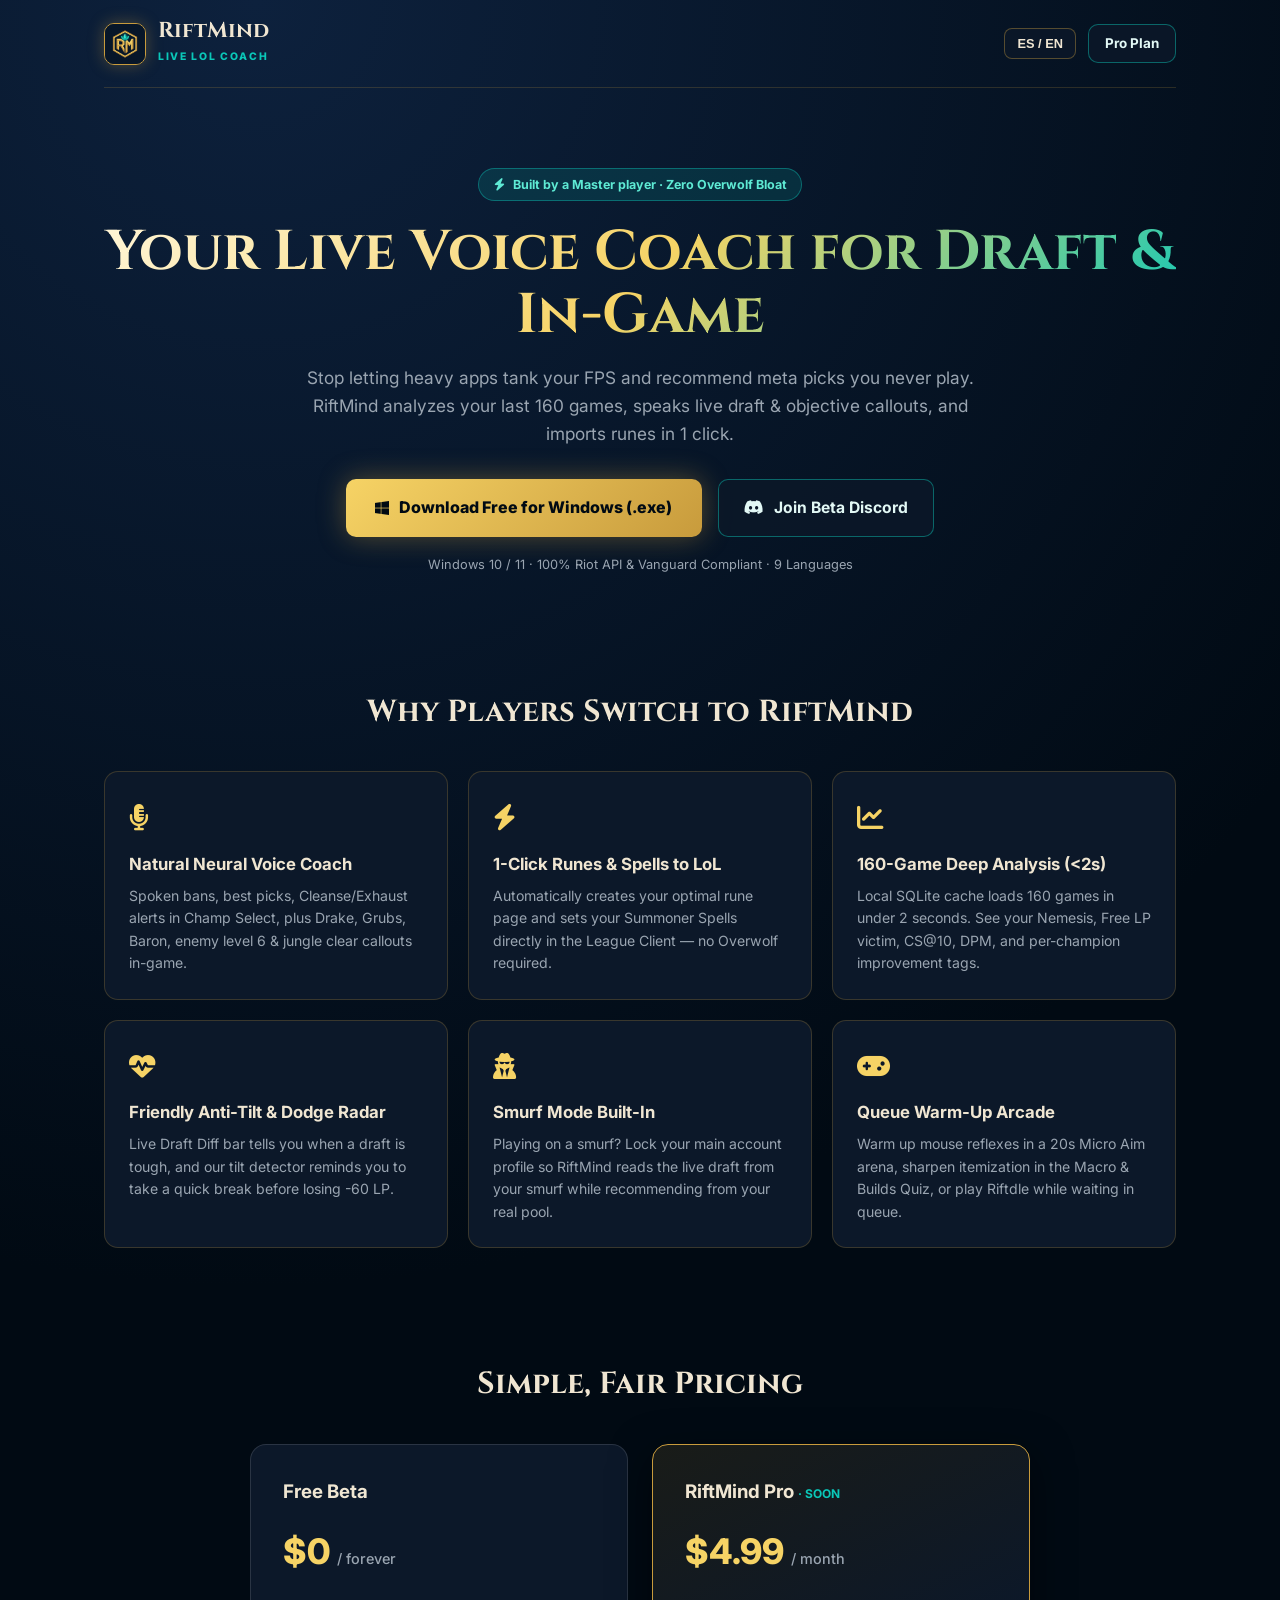
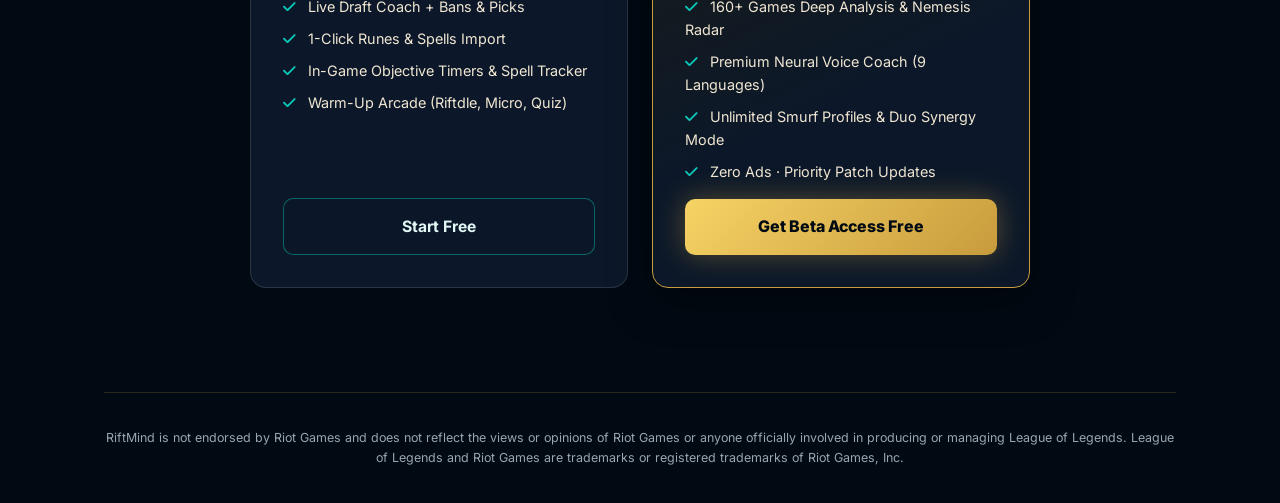
==== landing/index.html @ 81a4a37f "release: add cloud deploy config, Hextech landing page, and PyInstaller exe builder" ====
<!DOCTYPE html>
<html lang="en">
<head>
  <meta charset="UTF-8">
  <meta name="viewport" content="width=device-width, initial-scale=1.0">
  <title>RiftMind — Live Voice LoL Coach | Zero Overwolf Bloat</title>
  <link rel="icon" type="image/jpeg" href="logo.jpg">
  <link rel="preconnect" href="https://fonts.googleapis.com">
  <link rel="preconnect" href="https://fonts.gstatic.com" crossorigin>
  <link href="https://fonts.googleapis.com/css2?family=Cinzel:wght@600;700;800&family=Inter:wght@400;500;600;700;800&display=swap" rel="stylesheet">
  <link rel="stylesheet" href="https://cdnjs.cloudflare.com/ajax/libs/font-awesome/6.5.1/css/all.min.css">
  <style>
    :root {
      --bg: #010a13;
      --bg2: #091428;
      --card: #0c1829;
      --gold: #c89b3c;
      --gold-l: #f6d365;
      --cyan: #0ac8b9;
      --text: #f0e6d2;
      --muted: #9aa5b1;
    }
    * { box-sizing: border-box; margin: 0; padding: 0; }
    body {
      font-family: 'Inter', sans-serif;
      background: radial-gradient(circle at 20% 0%, #0d213d 0%, var(--bg) 55%);
      color: var(--text);
      line-height: 1.6;
      min-height: 100vh;
    }
    a { text-decoration: none; color: inherit; }
    .container { max-width: 1120px; margin: 0 auto; padding: 0 1.5rem; }

    /* Nav */
    nav {
      display: flex; align-items: center; justify-content: space-between;
      padding: 1.25rem 0; border-bottom: 1px solid rgba(200,155,60,0.2);
    }
    .brand { display: flex; align-items: center; gap: 0.75rem; }
    .brand img {
      width: 42px; height: 42px; border-radius: 10px;
      border: 1.5px solid var(--gold); box-shadow: 0 0 16px rgba(200,155,60,0.35);
    }
    .brand h1 { font-family: 'Cinzel', serif; font-size: 1.35rem; color: var(--text); line-height: 1; }
    .brand span { font-size: 0.65rem; font-weight: 800; letter-spacing: 0.16em; color: var(--cyan); }
    .nav-actions { display: flex; align-items: center; gap: 0.75rem; }
    .lang-btn {
      background: rgba(12,24,41,0.9); border: 1px solid rgba(200,155,60,0.4);
      color: var(--text); padding: 0.45rem 0.75rem; border-radius: 8px;
      font-size: 0.8rem; font-weight: 700; cursor: pointer;
    }

    /* Hero */
    .hero { text-align: center; padding: 5rem 0 3.5rem; }
    .hero-pill {
      display: inline-flex; align-items: center; gap: 0.5rem;
      padding: 0.35rem 0.9rem; border-radius: 999px;
      background: rgba(10,200,185,0.14); border: 1px solid rgba(10,200,185,0.4);
      color: #5eead4; font-size: 0.78rem; font-weight: 700; margin-bottom: 1.25rem;
    }
    .hero h2 {
      font-family: 'Cinzel', serif; font-size: clamp(2.1rem, 5vw, 3.5rem);
      line-height: 1.12; margin-bottom: 1.1rem;
      background: linear-gradient(135deg, #fff5d6, var(--gold-l), var(--cyan));
      -webkit-background-clip: text; -webkit-text-fill-color: transparent;
    }
    .hero p {
      max-width: 680px; margin: 0 auto 2rem; font-size: 1.08rem; color: var(--muted);
    }
    .cta-row { display: flex; justify-content: center; gap: 1rem; flex-wrap: wrap; }
    .btn-primary {
      display: inline-flex; align-items: center; gap: 0.6rem;
      padding: 0.95rem 1.85rem; border-radius: 10px; font-weight: 800; font-size: 1rem;
      background: linear-gradient(135deg, var(--gold-l), var(--gold)); color: #010a13;
      box-shadow: 0 0 28px rgba(200,155,60,0.4); transition: transform 0.2s ease;
    }
    .btn-primary:hover { transform: translateY(-2px); }
    .btn-secondary {
      display: inline-flex; align-items: center; gap: 0.6rem;
      padding: 0.95rem 1.6rem; border-radius: 10px; font-weight: 700; font-size: 0.98rem;
      background: rgba(12,24,41,0.9); border: 1px solid rgba(10,200,185,0.45); color: #e2f8f5;
      transition: all 0.2s ease;
    }
    .btn-secondary:hover { border-color: var(--gold-l); color: #fff; }
    .hero-meta { margin-top: 1.15rem; font-size: 0.8rem; color: var(--muted); }

    /* Features */
    .section { padding: 3.5rem 0; }
    .section-title {
      font-family: 'Cinzel', serif; font-size: 1.9rem; text-align: center;
      margin-bottom: 2.2rem; color: var(--text);
    }
    .feat-grid { display: grid; grid-template-columns: repeat(auto-fit, minmax(300px, 1fr)); gap: 1.25rem; }
    .feat-card {
      background: var(--card); border: 1px solid rgba(200,155,60,0.24);
      border-radius: 14px; padding: 1.5rem;
    }
    .feat-icon { font-size: 1.65rem; color: var(--gold-l); margin-bottom: 0.75rem; }
    .feat-card h3 { font-size: 1.05rem; margin-bottom: 0.45rem; color: var(--text); }
    .feat-card p { font-size: 0.88rem; color: var(--muted); }

    /* Pricing */
    .pricing-grid {
      display: grid; grid-template-columns: repeat(auto-fit, minmax(300px, 1fr));
      gap: 1.5rem; max-width: 780px; margin: 0 auto;
    }
    .price-card {
      background: var(--card); border: 1px solid rgba(255,255,255,0.12);
      border-radius: 16px; padding: 2rem; display: flex; flex-direction: column; gap: 1rem;
    }
    .price-card.pro {
      border: 1.5px solid var(--gold);
      background: linear-gradient(155deg, rgba(200,155,60,0.12), var(--card) 55%);
      box-shadow: 0 12px 40px rgba(0,0,0,0.5);
    }
    .price-tag { font-size: 2.2rem; font-weight: 800; color: var(--gold-l); }
    .price-tag span { font-size: 0.9rem; font-weight: 500; color: var(--muted); }
    .price-list { list-style: none; display: flex; flex-direction: column; gap: 0.55rem; font-size: 0.9rem; }
    .price-list li i { color: var(--cyan); margin-right: 0.5rem; }

    footer {
      border-top: 1px solid rgba(200,155,60,0.2); padding: 2.2rem 0;
      text-align: center; font-size: 0.78rem; color: var(--muted); margin-top: 3rem;
    }
  </style>
</head>
<body>
  <div class="container">
    <nav>
      <div class="brand">
        <img src="logo.jpg" alt="RiftMind">
        <div>
          <h1>RiftMind</h1>
          <span>LIVE LOL COACH</span>
        </div>
      </div>
      <div class="nav-actions">
        <button class="lang-btn" id="btn-lang">ES / EN</button>
        <a href="#pricing" class="btn-secondary" style="padding:0.5rem 1rem;font-size:0.84rem;" data-k="nav_pro">Pro Plan</a>
      </div>
    </nav>

    <section class="hero">
      <div class="hero-pill"><i class="fa-solid fa-bolt"></i> <span data-k="pill">Built by a Master player · Zero Overwolf Bloat</span></div>
      <h2 data-k="h1">Your Live Voice Coach for Draft &amp; In-Game</h2>
      <p data-k="sub">Stop letting heavy apps tank your FPS and recommend meta picks you never play. RiftMind analyzes your last 160 games, speaks live draft &amp; objective callouts, and imports runes in 1 click.</p>
      <div class="cta-row">
        <a href="#download" class="btn-primary" id="download"><i class="fa-brands fa-windows"></i> <span data-k="cta_dl">Download Free for Windows (.exe)</span></a>
        <a href="https://discord.gg/" target="_blank" class="btn-secondary"><i class="fa-brands fa-discord"></i> <span data-k="cta_dc">Join Beta Discord</span></a>
      </div>
      <div class="hero-meta" data-k="meta">Windows 10 / 11 · 100% Riot API &amp; Vanguard Compliant · 9 Languages</div>
    </section>

    <section class="section">
      <h2 class="section-title" data-k="feat_title">Why Players Switch to RiftMind</h2>
      <div class="feat-grid">
        <div class="feat-card">
          <div class="feat-icon"><i class="fa-solid fa-microphone-lines"></i></div>
          <h3 data-k="f1_t">Natural Neural Voice Coach</h3>
          <p data-k="f1_p">Spoken bans, best picks, Cleanse/Exhaust alerts in Champ Select, plus Drake, Grubs, Baron, enemy level 6 &amp; jungle clear callouts in-game.</p>
        </div>
        <div class="feat-card">
          <div class="feat-icon"><i class="fa-solid fa-bolt"></i></div>
          <h3 data-k="f2_t">1-Click Runes &amp; Spells to LoL</h3>
          <p data-k="f2_p">Automatically creates your optimal rune page and sets your Summoner Spells directly in the League Client — no Overwolf required.</p>
        </div>
        <div class="feat-card">
          <div class="feat-icon"><i class="fa-solid fa-chart-line"></i></div>
          <h3 data-k="f3_t">160-Game Deep Analysis (&lt;2s)</h3>
          <p data-k="f3_p">Local SQLite cache loads 160 games in under 2 seconds. See your Nemesis, Free LP victim, CS@10, DPM, and per-champion improvement tags.</p>
        </div>
        <div class="feat-card">
          <div class="feat-icon"><i class="fa-solid fa-heart-pulse"></i></div>
          <h3 data-k="f4_t">Friendly Anti-Tilt &amp; Dodge Radar</h3>
          <p data-k="f4_p">Live Draft Diff bar tells you when a draft is tough, and our tilt detector reminds you to take a quick break before losing -60 LP.</p>
        </div>
        <div class="feat-card">
          <div class="feat-icon"><i class="fa-solid fa-user-secret"></i></div>
          <h3 data-k="f5_t">Smurf Mode Built-In</h3>
          <p data-k="f5_p">Playing on a smurf? Lock your main account profile so RiftMind reads the live draft from your smurf while recommending from your real pool.</p>
        </div>
        <div class="feat-card">
          <div class="feat-icon"><i class="fa-solid fa-gamepad"></i></div>
          <h3 data-k="f6_t">Queue Warm-Up Arcade</h3>
          <p data-k="f6_p">Warm up mouse reflexes in a 20s Micro Aim arena, sharpen itemization in the Macro &amp; Builds Quiz, or play Riftdle while waiting in queue.</p>
        </div>
      </div>
    </section>

    <section class="section" id="pricing">
      <h2 class="section-title" data-k="price_title">Simple, Fair Pricing</h2>
      <div class="pricing-grid">
        <div class="price-card">
          <h3 data-k="free_t">Free Beta</h3>
          <div class="price-tag">$0 <span data-k="forever">/ forever</span></div>
          <ul class="price-list">
            <li><i class="fa-solid fa-check"></i> <span data-k="fr1">Live Draft Coach + Bans &amp; Picks</span></li>
            <li><i class="fa-solid fa-check"></i> <span data-k="fr2">1-Click Runes &amp; Spells Import</span></li>
            <li><i class="fa-solid fa-check"></i> <span data-k="fr3">In-Game Objective Timers &amp; Spell Tracker</span></li>
            <li><i class="fa-solid fa-check"></i> <span data-k="fr4">Warm-Up Arcade (Riftdle, Micro, Quiz)</span></li>
          </ul>
          <a href="#download" class="btn-secondary" style="justify-content:center;margin-top:auto;" data-k="cta_free">Start Free</a>
        </div>
        <div class="price-card pro">
          <h3>RiftMind Pro <span style="font-size:0.75rem;color:#0ac8b9;">· SOON</span></h3>
          <div class="price-tag">$4.99 <span data-k="per_mo">/ month</span></div>
          <ul class="price-list">
            <li><i class="fa-solid fa-check"></i> <span data-k="pr1">160+ Games Deep Analysis &amp; Nemesis Radar</span></li>
            <li><i class="fa-solid fa-check"></i> <span data-k="pr2">Premium Neural Voice Coach (9 Languages)</span></li>
            <li><i class="fa-solid fa-check"></i> <span data-k="pr3">Unlimited Smurf Profiles &amp; Duo Synergy Mode</span></li>
            <li><i class="fa-solid fa-check"></i> <span data-k="pr4">Zero Ads · Priority Patch Updates</span></li>
          </ul>
          <a href="#download" class="btn-primary" style="justify-content:center;margin-top:auto;" data-k="cta_pro">Get Beta Access Free</a>
        </div>
      </div>
    </section>

    <footer>
      <p>RiftMind is not endorsed by Riot Games and does not reflect the views or opinions of Riot Games or anyone officially involved in producing or managing League of Legends. League of Legends and Riot Games are trademarks or registered trademarks of Riot Games, Inc.</p>
    </footer>
  </div>

  <script>
    const ES = {
      nav_pro: 'Plan Pro',
      pill: 'Creado por un jugador Master · Cero Overwolf',
      h1: 'Tu Coach por Voz en Vivo para Draft y Partida',
      sub: 'Dejá de usar apps pesadas que te bajan FPS y te recomiendan picks que nunca jugás. RiftMind analiza tus últimas 160 partidas, te habla por voz en draft e in-game e importa runas en 1 click.',
      cta_dl: 'Descargar Gratis para Windows (.exe)',
      cta_dc: 'Unirme al Discord Beta',
      meta: 'Windows 10 / 11 · 100% Legal ante Riot y Vanguard · 9 Idiomas',
      feat_title: 'Por qué los jugadores eligen RiftMind',
      f1_t: 'Coach por Voz Neuronal',
      f1_p: 'Te habla los bans, mejores picks y si conviene Limpiar/Extenuar en Draft, más avisos de Dragón, Grubs, Barón, nivel 6 enemigo y ventanas de gank.',
      f2_t: 'Importar Runas y Hechizos al LoL',
      f2_p: 'Crea automáticamente tu página de runas óptima y carga los 2 Hechizos de Invocador directo en tu cliente de LoL sin Overwolf.',
      f3_t: 'Análisis de 160 Partidas (<2s)',
      f3_p: 'Caché local SQLite: carga 160 partidas en menos de 2 segundos. Descubrí tu Némesis, tu Víctima Favorita, CS@10, DPM y áreas de mejora.',
      f4_t: 'Anti-Tilt Amigable y Semáforo de Dodge',
      f4_p: 'Medidor de Draft Diff en vivo y detector de racha negativa que te avisa cuándo hacer un break de 15 min antes de regalar -60 LP.',
      f5_t: 'Modo Smurf Integrado',
      f5_p: '¿Jugando en smurf? Bloqueá tu cuenta principal para que RiftMind lea el draft desde la smurf pero recomiende con tu pool real.',
      f6_t: 'Zona Warm-Up para la Cola',
      f6_p: 'Calentá reflejos en una arena de Micro (20s), practicá builds en el Quiz de Macro o jugá Riftdle mientras esperás cola.',
      price_title: 'Precios Simples y Justos',
      free_t: 'Beta Gratis', forever: '/ para siempre', per_mo: '/ mes',
      fr1: 'Coach de Draft en Vivo + Bans y Picks', fr2: 'Importar Runas y Hechizos al LoL',
      fr3: 'Timers de Objetivos y Hechizos Enemigos', fr4: 'Zona Warm-Up (Riftdle, Micro, Quiz)',
      pr1: 'Análisis Profundo (160+ partidas) y Némesis', pr2: 'Coach por Voz Neuronal Premium (9 idiomas)',
      pr3: 'Cuentas Smurf ilimitadas y Modo Duo', pr4: 'Cero anuncios · Updates prioritarios',
      cta_free: 'Empezar Gratis', cta_pro: 'Probar Beta Gratis',
    };
    const EN = {};
    document.querySelectorAll('[data-k]').forEach(el => { EN[el.dataset.k] = el.textContent; });
    let cur = 'en';
    document.getElementById('btn-lang').addEventListener('click', () => {
      cur = cur === 'en' ? 'es' : 'en';
      const dict = cur === 'es' ? ES : EN;
      document.querySelectorAll('[data-k]').forEach(el => {
        if (dict[el.dataset.k]) el.textContent = dict[el.dataset.k];
      });
    });
  </script>
</body>
</html>
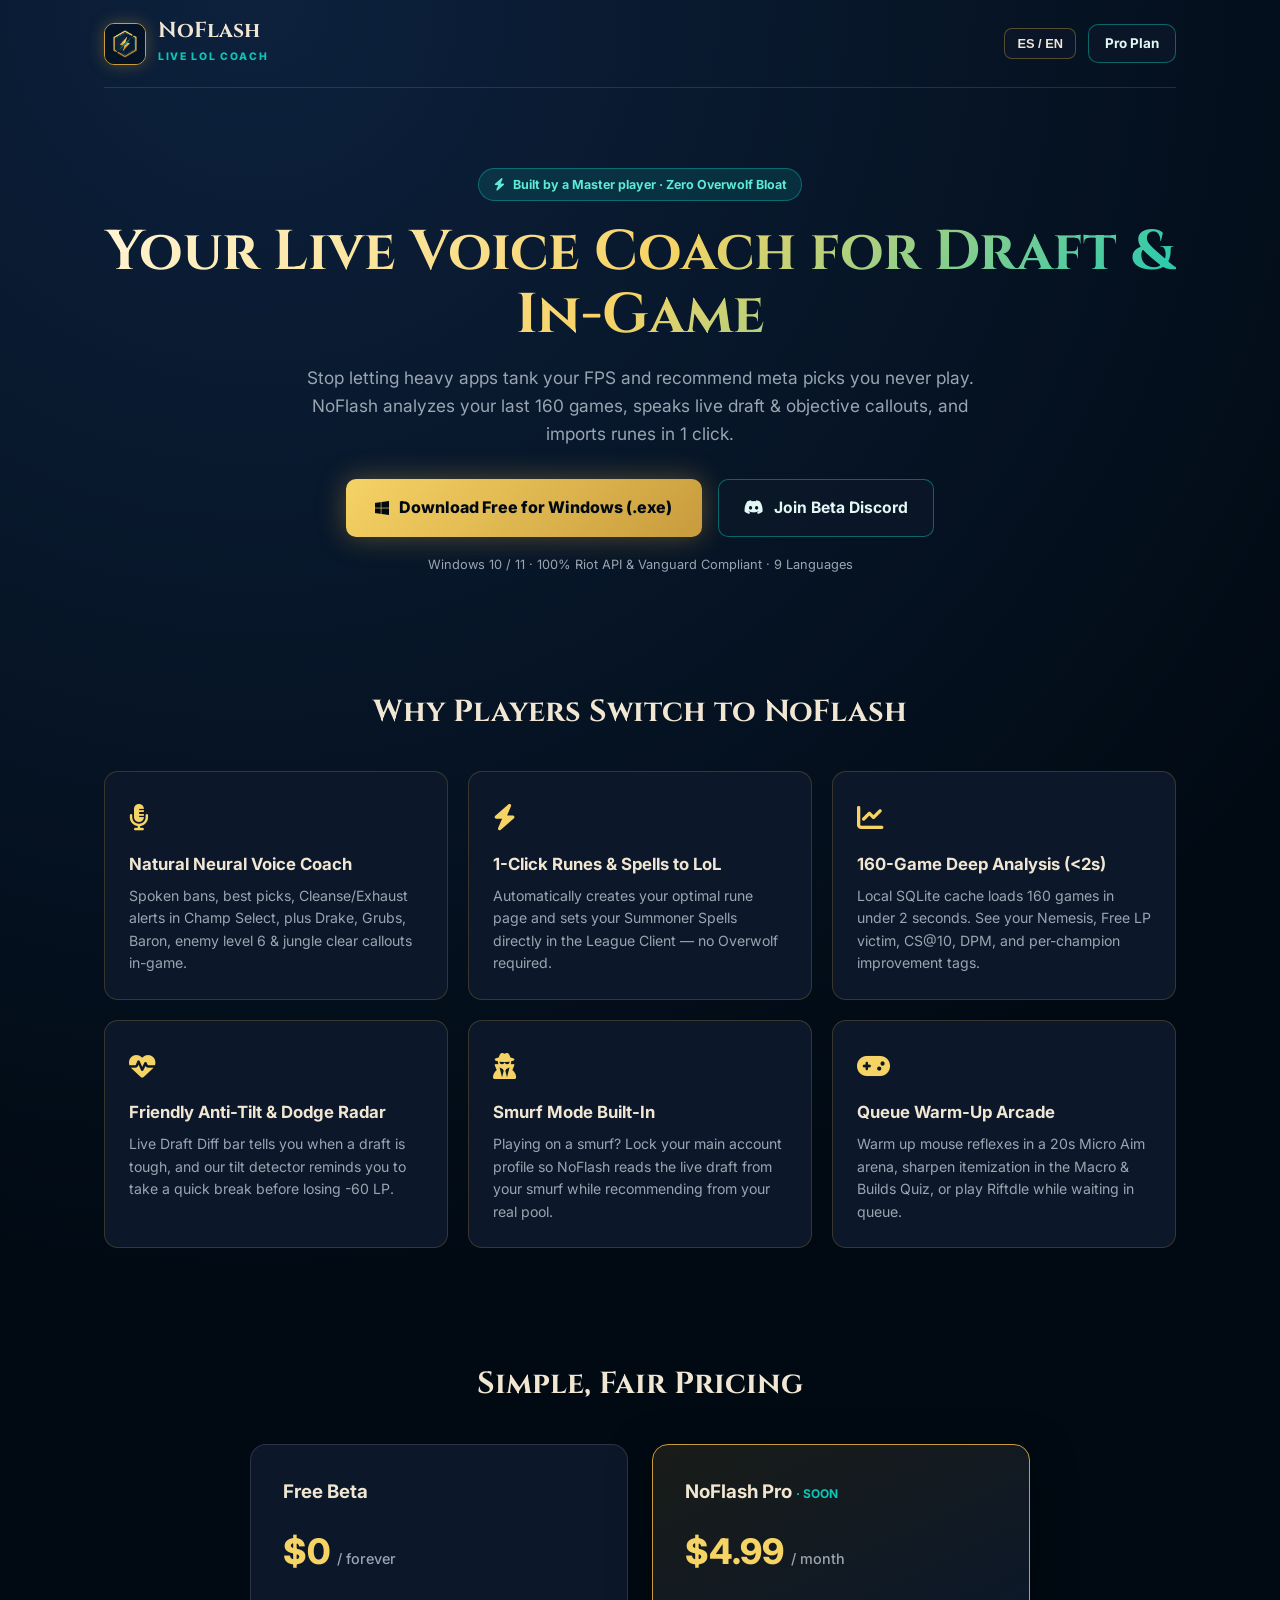
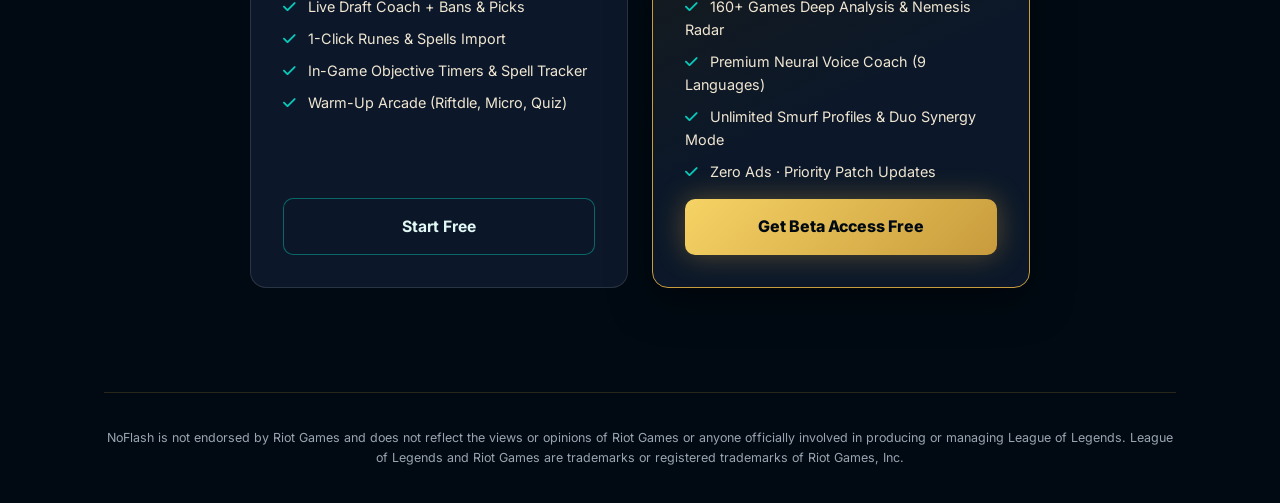
==== commit 7ebe2441: "rebrand: rename project to NoFlash (noflash.gg) with new Hextech bolt logo" ====
--- a/landing/index.html
+++ b/landing/index.html
@@ -3,7 +3,7 @@
 <head>
   <meta charset="UTF-8">
   <meta name="viewport" content="width=device-width, initial-scale=1.0">
-  <title>RiftMind — Live Voice LoL Coach | Zero Overwolf Bloat</title>
+  <title>NoFlash — Live Voice LoL Coach | Zero Overwolf Bloat</title>
   <link rel="icon" type="image/jpeg" href="logo.jpg">
   <link rel="preconnect" href="https://fonts.googleapis.com">
   <link rel="preconnect" href="https://fonts.gstatic.com" crossorigin>
@@ -128,9 +128,9 @@
   <div class="container">
     <nav>
       <div class="brand">
-        <img src="logo.jpg" alt="RiftMind">
+        <img src="logo.jpg" alt="NoFlash">
         <div>
-          <h1>RiftMind</h1>
+          <h1>NoFlash</h1>
           <span>LIVE LOL COACH</span>
         </div>
       </div>
@@ -143,7 +143,7 @@
     <section class="hero">
       <div class="hero-pill"><i class="fa-solid fa-bolt"></i> <span data-k="pill">Built by a Master player · Zero Overwolf Bloat</span></div>
       <h2 data-k="h1">Your Live Voice Coach for Draft &amp; In-Game</h2>
-      <p data-k="sub">Stop letting heavy apps tank your FPS and recommend meta picks you never play. RiftMind analyzes your last 160 games, speaks live draft &amp; objective callouts, and imports runes in 1 click.</p>
+      <p data-k="sub">Stop letting heavy apps tank your FPS and recommend meta picks you never play. NoFlash analyzes your last 160 games, speaks live draft &amp; objective callouts, and imports runes in 1 click.</p>
       <div class="cta-row">
         <a href="#download" class="btn-primary" id="download"><i class="fa-brands fa-windows"></i> <span data-k="cta_dl">Download Free for Windows (.exe)</span></a>
         <a href="https://discord.gg/" target="_blank" class="btn-secondary"><i class="fa-brands fa-discord"></i> <span data-k="cta_dc">Join Beta Discord</span></a>
@@ -152,7 +152,7 @@
     </section>
 
     <section class="section">
-      <h2 class="section-title" data-k="feat_title">Why Players Switch to RiftMind</h2>
+      <h2 class="section-title" data-k="feat_title">Why Players Switch to NoFlash</h2>
       <div class="feat-grid">
         <div class="feat-card">
           <div class="feat-icon"><i class="fa-solid fa-microphone-lines"></i></div>
@@ -177,7 +177,7 @@
         <div class="feat-card">
           <div class="feat-icon"><i class="fa-solid fa-user-secret"></i></div>
           <h3 data-k="f5_t">Smurf Mode Built-In</h3>
-          <p data-k="f5_p">Playing on a smurf? Lock your main account profile so RiftMind reads the live draft from your smurf while recommending from your real pool.</p>
+          <p data-k="f5_p">Playing on a smurf? Lock your main account profile so NoFlash reads the live draft from your smurf while recommending from your real pool.</p>
         </div>
         <div class="feat-card">
           <div class="feat-icon"><i class="fa-solid fa-gamepad"></i></div>
@@ -202,7 +202,7 @@
           <a href="#download" class="btn-secondary" style="justify-content:center;margin-top:auto;" data-k="cta_free">Start Free</a>
         </div>
         <div class="price-card pro">
-          <h3>RiftMind Pro <span style="font-size:0.75rem;color:#0ac8b9;">· SOON</span></h3>
+          <h3>NoFlash Pro <span style="font-size:0.75rem;color:#0ac8b9;">· SOON</span></h3>
           <div class="price-tag">$4.99 <span data-k="per_mo">/ month</span></div>
           <ul class="price-list">
             <li><i class="fa-solid fa-check"></i> <span data-k="pr1">160+ Games Deep Analysis &amp; Nemesis Radar</span></li>
@@ -216,7 +216,7 @@
     </section>
 
     <footer>
-      <p>RiftMind is not endorsed by Riot Games and does not reflect the views or opinions of Riot Games or anyone officially involved in producing or managing League of Legends. League of Legends and Riot Games are trademarks or registered trademarks of Riot Games, Inc.</p>
+      <p>NoFlash is not endorsed by Riot Games and does not reflect the views or opinions of Riot Games or anyone officially involved in producing or managing League of Legends. League of Legends and Riot Games are trademarks or registered trademarks of Riot Games, Inc.</p>
     </footer>
   </div>
 
@@ -225,11 +225,11 @@
       nav_pro: 'Plan Pro',
       pill: 'Creado por un jugador Master · Cero Overwolf',
       h1: 'Tu Coach por Voz en Vivo para Draft y Partida',
-      sub: 'Dejá de usar apps pesadas que te bajan FPS y te recomiendan picks que nunca jugás. RiftMind analiza tus últimas 160 partidas, te habla por voz en draft e in-game e importa runas en 1 click.',
+      sub: 'Dejá de usar apps pesadas que te bajan FPS y te recomiendan picks que nunca jugás. NoFlash analiza tus últimas 160 partidas, te habla por voz en draft e in-game e importa runas en 1 click.',
       cta_dl: 'Descargar Gratis para Windows (.exe)',
       cta_dc: 'Unirme al Discord Beta',
       meta: 'Windows 10 / 11 · 100% Legal ante Riot y Vanguard · 9 Idiomas',
-      feat_title: 'Por qué los jugadores eligen RiftMind',
+      feat_title: 'Por qué los jugadores eligen NoFlash',
       f1_t: 'Coach por Voz Neuronal',
       f1_p: 'Te habla los bans, mejores picks y si conviene Limpiar/Extenuar en Draft, más avisos de Dragón, Grubs, Barón, nivel 6 enemigo y ventanas de gank.',
       f2_t: 'Importar Runas y Hechizos al LoL',
@@ -239,7 +239,7 @@
       f4_t: 'Anti-Tilt Amigable y Semáforo de Dodge',
       f4_p: 'Medidor de Draft Diff en vivo y detector de racha negativa que te avisa cuándo hacer un break de 15 min antes de regalar -60 LP.',
       f5_t: 'Modo Smurf Integrado',
-      f5_p: '¿Jugando en smurf? Bloqueá tu cuenta principal para que RiftMind lea el draft desde la smurf pero recomiende con tu pool real.',
+      f5_p: '¿Jugando en smurf? Bloqueá tu cuenta principal para que NoFlash lea el draft desde la smurf pero recomiende con tu pool real.',
       f6_t: 'Zona Warm-Up para la Cola',
       f6_p: 'Calentá reflejos en una arena de Micro (20s), practicá builds en el Quiz de Macro o jugá Riftdle mientras esperás cola.',
       price_title: 'Precios Simples y Justos',
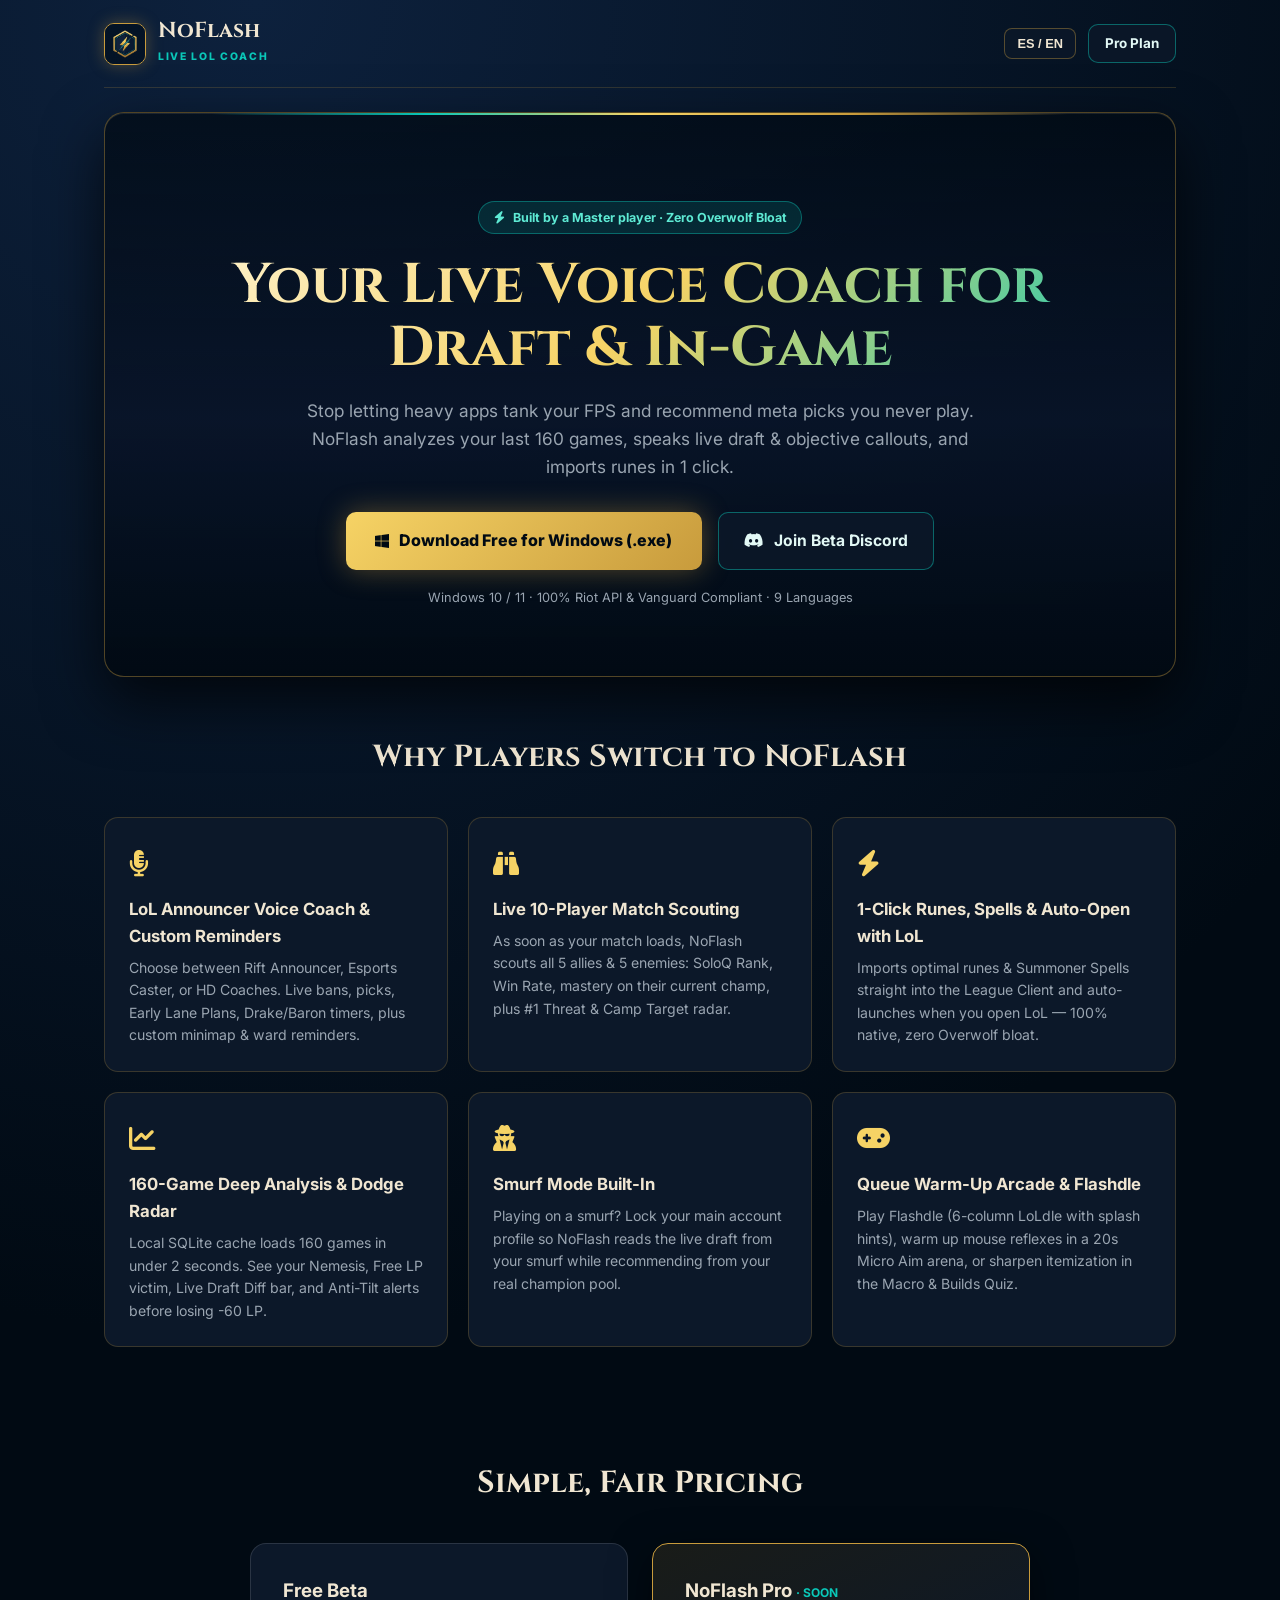
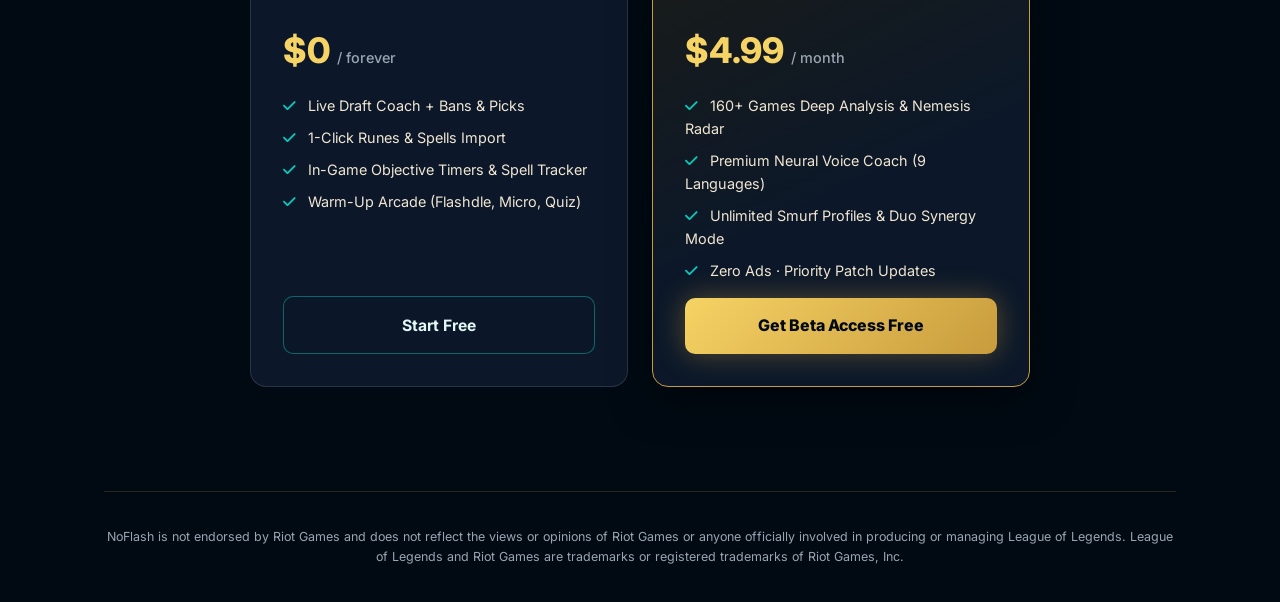
==== commit 874a83c0: "web: upgrade NoFlash landing page with Hextech splash hero, Flashdle, 5v5 Scouting & Announcer Voice" ====
--- a/landing/index.html
+++ b/landing/index.html
@@ -51,7 +51,24 @@
     }
 
     /* Hero */
-    .hero { text-align: center; padding: 5rem 0 3.5rem; }
+    .hero {
+      position: relative;
+      text-align: center;
+      padding: 5.5rem 2rem 4.2rem;
+      margin-top: 1.5rem;
+      border-radius: 20px;
+      overflow: hidden;
+      border: 1px solid rgba(200,155,60,0.4);
+      background:
+        linear-gradient(180deg, rgba(1,10,19,0.72) 0%, rgba(9,20,40,0.88) 55%, rgba(1,10,19,0.97) 100%),
+        url('https://ddragon.leagueoflegends.com/cdn/img/champion/splash/Sylas_0.jpg') center 20% / cover no-repeat;
+      box-shadow: 0 24px 60px rgba(0,0,0,0.7), inset 0 1px 0 rgba(240,230,210,0.1);
+    }
+    .hero::before {
+      content: '';
+      position: absolute; top: 0; left: 10%; right: 10%; height: 2px;
+      background: linear-gradient(90deg, transparent, #0ac8b9, #f6d365, #c89b3c, transparent);
+    }
     .hero-pill {
       display: inline-flex; align-items: center; gap: 0.5rem;
       padding: 0.35rem 0.9rem; border-radius: 999px;
@@ -156,33 +173,33 @@
       <div class="feat-grid">
         <div class="feat-card">
           <div class="feat-icon"><i class="fa-solid fa-microphone-lines"></i></div>
-          <h3 data-k="f1_t">Natural Neural Voice Coach</h3>
-          <p data-k="f1_p">Spoken bans, best picks, Cleanse/Exhaust alerts in Champ Select, plus Drake, Grubs, Baron, enemy level 6 &amp; jungle clear callouts in-game.</p>
+          <h3 data-k="f1_t">LoL Announcer Voice Coach &amp; Custom Reminders</h3>
+          <p data-k="f1_p">Choose between Rift Announcer, Esports Caster, or HD Coaches. Live bans, picks, Early Lane Plans, Drake/Baron timers, plus custom minimap &amp; ward reminders.</p>
+        </div>
+        <div class="feat-card">
+          <div class="feat-icon"><i class="fa-solid fa-binoculars"></i></div>
+          <h3 data-k="f2_t">Live 10-Player Match Scouting</h3>
+          <p data-k="f2_p">As soon as your match loads, NoFlash scouts all 5 allies &amp; 5 enemies: SoloQ Rank, Win Rate, mastery on their current champ, plus #1 Threat &amp; Camp Target radar.</p>
         </div>
         <div class="feat-card">
           <div class="feat-icon"><i class="fa-solid fa-bolt"></i></div>
-          <h3 data-k="f2_t">1-Click Runes &amp; Spells to LoL</h3>
-          <p data-k="f2_p">Automatically creates your optimal rune page and sets your Summoner Spells directly in the League Client — no Overwolf required.</p>
+          <h3 data-k="f3_t">1-Click Runes, Spells &amp; Auto-Open with LoL</h3>
+          <p data-k="f3_p">Imports optimal runes &amp; Summoner Spells straight into the League Client and auto-launches when you open LoL — 100% native, zero Overwolf bloat.</p>
         </div>
         <div class="feat-card">
           <div class="feat-icon"><i class="fa-solid fa-chart-line"></i></div>
-          <h3 data-k="f3_t">160-Game Deep Analysis (&lt;2s)</h3>
-          <p data-k="f3_p">Local SQLite cache loads 160 games in under 2 seconds. See your Nemesis, Free LP victim, CS@10, DPM, and per-champion improvement tags.</p>
-        </div>
-        <div class="feat-card">
-          <div class="feat-icon"><i class="fa-solid fa-heart-pulse"></i></div>
-          <h3 data-k="f4_t">Friendly Anti-Tilt &amp; Dodge Radar</h3>
-          <p data-k="f4_p">Live Draft Diff bar tells you when a draft is tough, and our tilt detector reminds you to take a quick break before losing -60 LP.</p>
+          <h3 data-k="f4_t">160-Game Deep Analysis &amp; Dodge Radar</h3>
+          <p data-k="f4_p">Local SQLite cache loads 160 games in under 2 seconds. See your Nemesis, Free LP victim, Live Draft Diff bar, and Anti-Tilt alerts before losing -60 LP.</p>
         </div>
         <div class="feat-card">
           <div class="feat-icon"><i class="fa-solid fa-user-secret"></i></div>
           <h3 data-k="f5_t">Smurf Mode Built-In</h3>
-          <p data-k="f5_p">Playing on a smurf? Lock your main account profile so NoFlash reads the live draft from your smurf while recommending from your real pool.</p>
+          <p data-k="f5_p">Playing on a smurf? Lock your main account profile so NoFlash reads the live draft from your smurf while recommending from your real champion pool.</p>
         </div>
         <div class="feat-card">
           <div class="feat-icon"><i class="fa-solid fa-gamepad"></i></div>
-          <h3 data-k="f6_t">Queue Warm-Up Arcade</h3>
-          <p data-k="f6_p">Warm up mouse reflexes in a 20s Micro Aim arena, sharpen itemization in the Macro &amp; Builds Quiz, or play Riftdle while waiting in queue.</p>
+          <h3 data-k="f6_t">Queue Warm-Up Arcade &amp; Flashdle</h3>
+          <p data-k="f6_p">Play Flashdle (6-column LoLdle with splash hints), warm up mouse reflexes in a 20s Micro Aim arena, or sharpen itemization in the Macro &amp; Builds Quiz.</p>
         </div>
       </div>
     </section>
@@ -197,7 +214,7 @@
             <li><i class="fa-solid fa-check"></i> <span data-k="fr1">Live Draft Coach + Bans &amp; Picks</span></li>
             <li><i class="fa-solid fa-check"></i> <span data-k="fr2">1-Click Runes &amp; Spells Import</span></li>
             <li><i class="fa-solid fa-check"></i> <span data-k="fr3">In-Game Objective Timers &amp; Spell Tracker</span></li>
-            <li><i class="fa-solid fa-check"></i> <span data-k="fr4">Warm-Up Arcade (Riftdle, Micro, Quiz)</span></li>
+            <li><i class="fa-solid fa-check"></i> <span data-k="fr4">Warm-Up Arcade (Flashdle, Micro, Quiz)</span></li>
           </ul>
           <a href="#download" class="btn-secondary" style="justify-content:center;margin-top:auto;" data-k="cta_free">Start Free</a>
         </div>
@@ -240,12 +257,12 @@
       f4_p: 'Medidor de Draft Diff en vivo y detector de racha negativa que te avisa cuándo hacer un break de 15 min antes de regalar -60 LP.',
       f5_t: 'Modo Smurf Integrado',
       f5_p: '¿Jugando en smurf? Bloqueá tu cuenta principal para que NoFlash lea el draft desde la smurf pero recomiende con tu pool real.',
-      f6_t: 'Zona Warm-Up para la Cola',
-      f6_p: 'Calentá reflejos en una arena de Micro (20s), practicá builds en el Quiz de Macro o jugá Riftdle mientras esperás cola.',
+      f6_t: 'Zona Warm-Up & Flashdle',
+      f6_p: 'Jugá Flashdle (estilo LoLdle de 6 columnas con pistas de Splash Art), calentá reflejos en Micro (20s) o practicá builds en el Quiz.',
       price_title: 'Precios Simples y Justos',
       free_t: 'Beta Gratis', forever: '/ para siempre', per_mo: '/ mes',
       fr1: 'Coach de Draft en Vivo + Bans y Picks', fr2: 'Importar Runas y Hechizos al LoL',
-      fr3: 'Timers de Objetivos y Hechizos Enemigos', fr4: 'Zona Warm-Up (Riftdle, Micro, Quiz)',
+      fr3: 'Scouting 5v5, Timers y Hechizos Enemigos', fr4: 'Zona Warm-Up (Flashdle, Micro, Quiz)',
       pr1: 'Análisis Profundo (160+ partidas) y Némesis', pr2: 'Coach por Voz Neuronal Premium (9 idiomas)',
       pr3: 'Cuentas Smurf ilimitadas y Modo Duo', pr4: 'Cero anuncios · Updates prioritarios',
       cta_free: 'Empezar Gratis', cta_pro: 'Probar Beta Gratis',
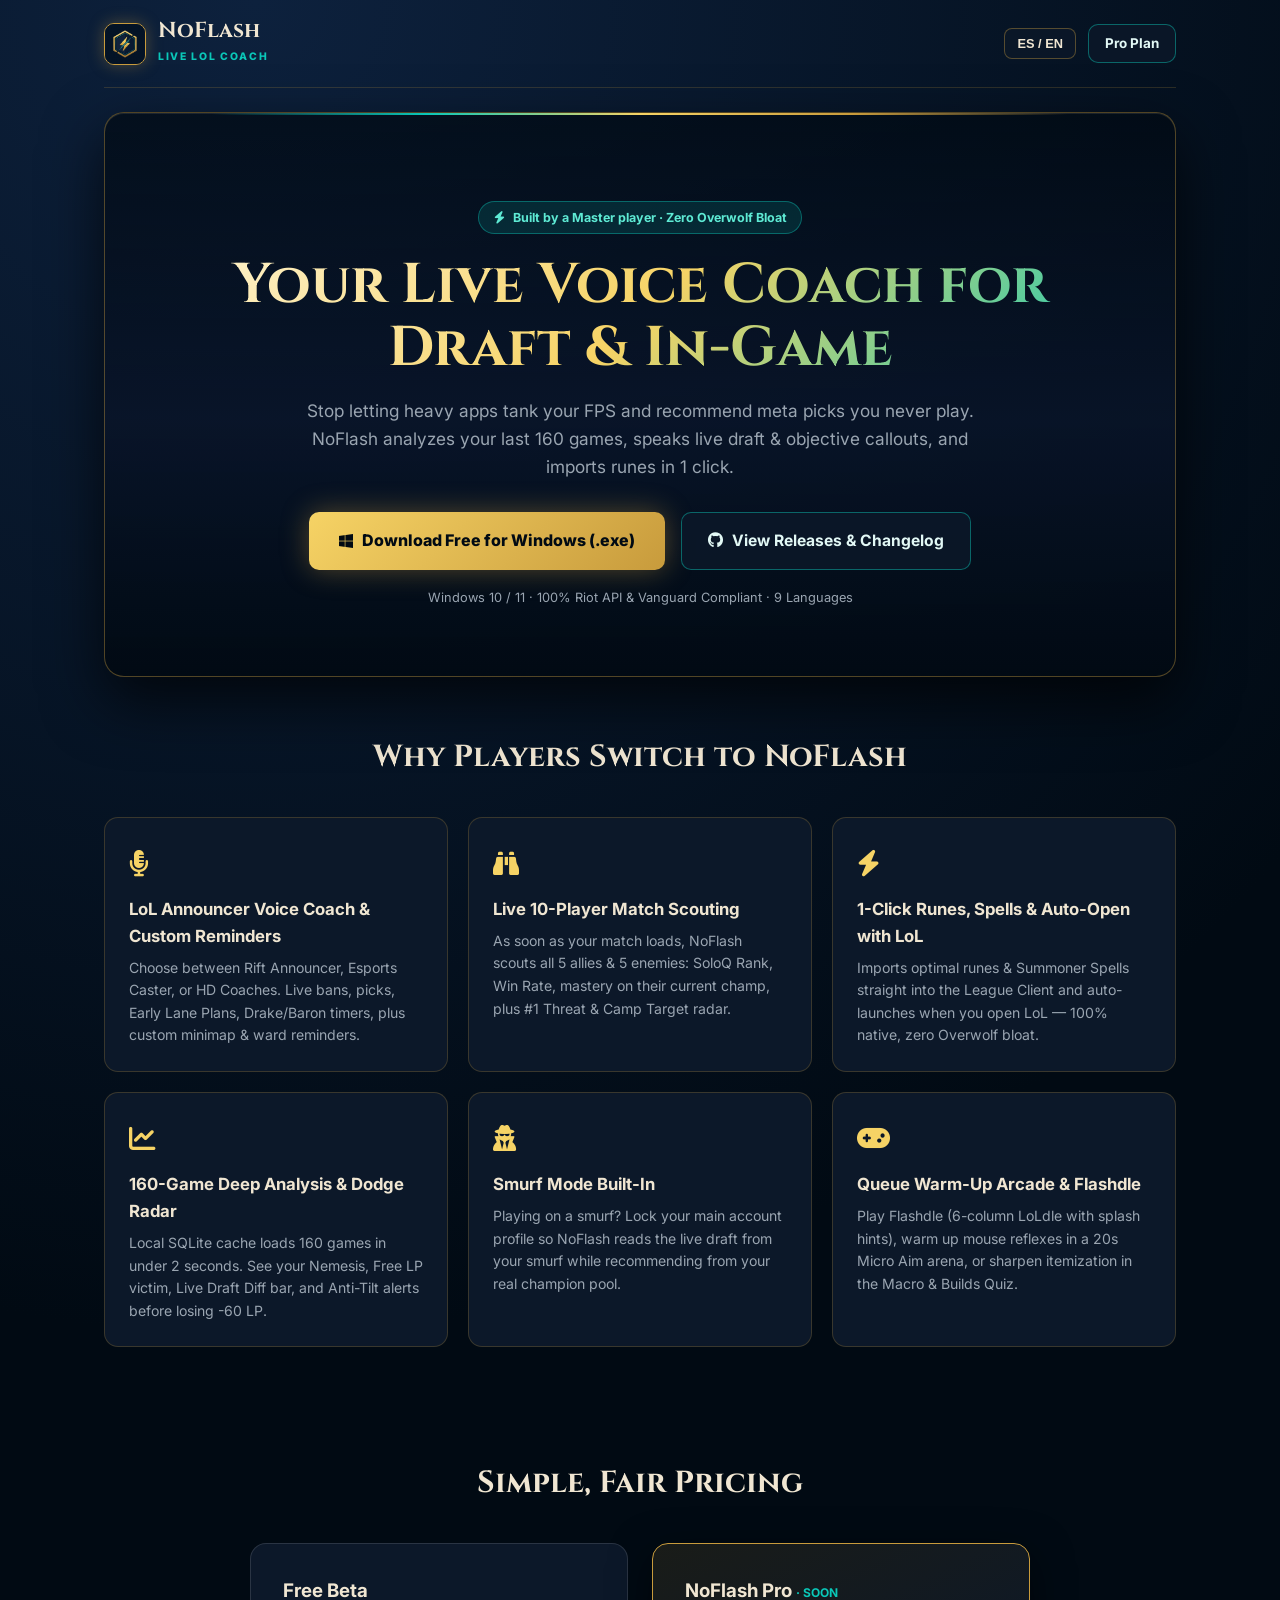
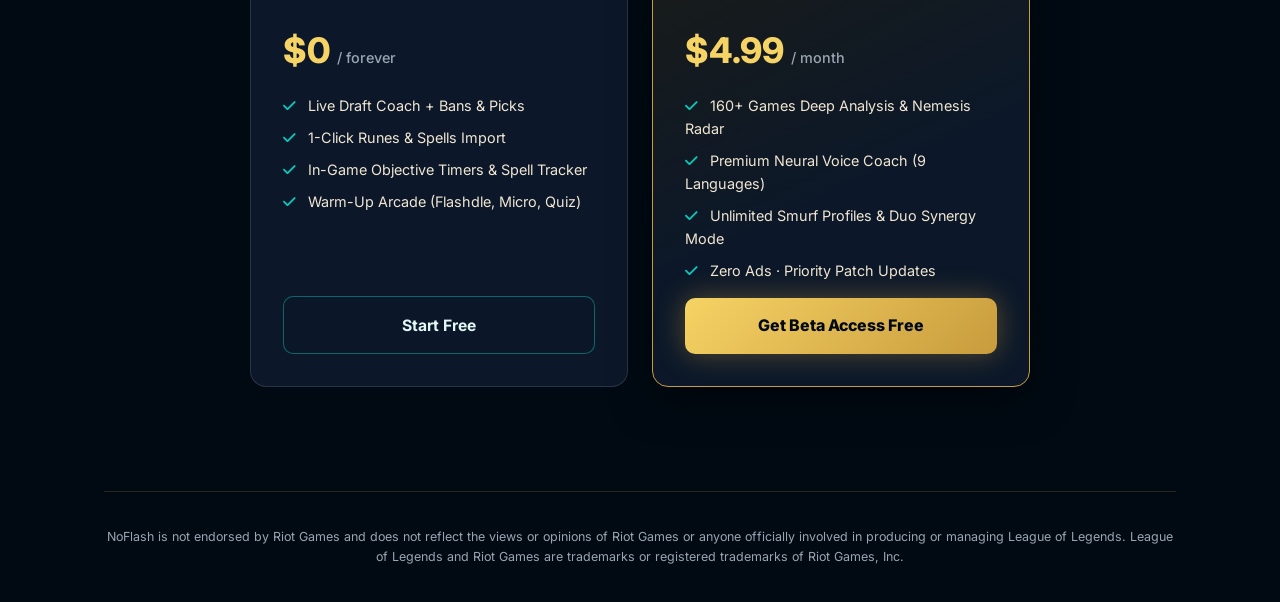
==== commit 21d9cefc: "web: wire landing Download buttons to GitHub Releases latest NoFlash.exe" ====
--- a/landing/index.html
+++ b/landing/index.html
@@ -162,8 +162,8 @@
       <h2 data-k="h1">Your Live Voice Coach for Draft &amp; In-Game</h2>
       <p data-k="sub">Stop letting heavy apps tank your FPS and recommend meta picks you never play. NoFlash analyzes your last 160 games, speaks live draft &amp; objective callouts, and imports runes in 1 click.</p>
       <div class="cta-row">
-        <a href="#download" class="btn-primary" id="download"><i class="fa-brands fa-windows"></i> <span data-k="cta_dl">Download Free for Windows (.exe)</span></a>
-        <a href="https://discord.gg/" target="_blank" class="btn-secondary"><i class="fa-brands fa-discord"></i> <span data-k="cta_dc">Join Beta Discord</span></a>
+        <a href="https://github.com/felifradus/noflash-app/releases/latest/download/NoFlash.exe" class="btn-primary" id="download"><i class="fa-brands fa-windows"></i> <span data-k="cta_dl">Download Free for Windows (.exe)</span></a>
+        <a href="https://github.com/felifradus/noflash-app/releases" target="_blank" class="btn-secondary"><i class="fa-brands fa-github"></i> <span data-k="cta_dc">View Releases &amp; Changelog</span></a>
       </div>
       <div class="hero-meta" data-k="meta">Windows 10 / 11 · 100% Riot API &amp; Vanguard Compliant · 9 Languages</div>
     </section>
@@ -216,7 +216,7 @@
             <li><i class="fa-solid fa-check"></i> <span data-k="fr3">In-Game Objective Timers &amp; Spell Tracker</span></li>
             <li><i class="fa-solid fa-check"></i> <span data-k="fr4">Warm-Up Arcade (Flashdle, Micro, Quiz)</span></li>
           </ul>
-          <a href="#download" class="btn-secondary" style="justify-content:center;margin-top:auto;" data-k="cta_free">Start Free</a>
+          <a href="https://github.com/felifradus/noflash-app/releases/latest/download/NoFlash.exe" class="btn-secondary" style="justify-content:center;margin-top:auto;" data-k="cta_free">Start Free</a>
         </div>
         <div class="price-card pro">
           <h3>NoFlash Pro <span style="font-size:0.75rem;color:#0ac8b9;">· SOON</span></h3>
@@ -227,7 +227,7 @@
             <li><i class="fa-solid fa-check"></i> <span data-k="pr3">Unlimited Smurf Profiles &amp; Duo Synergy Mode</span></li>
             <li><i class="fa-solid fa-check"></i> <span data-k="pr4">Zero Ads · Priority Patch Updates</span></li>
           </ul>
-          <a href="#download" class="btn-primary" style="justify-content:center;margin-top:auto;" data-k="cta_pro">Get Beta Access Free</a>
+          <a href="https://github.com/felifradus/noflash-app/releases/latest/download/NoFlash.exe" class="btn-primary" style="justify-content:center;margin-top:auto;" data-k="cta_pro">Get Beta Access Free</a>
         </div>
       </div>
     </section>
@@ -244,7 +244,7 @@
       h1: 'Tu Coach por Voz en Vivo para Draft y Partida',
       sub: 'Dejá de usar apps pesadas que te bajan FPS y te recomiendan picks que nunca jugás. NoFlash analiza tus últimas 160 partidas, te habla por voz en draft e in-game e importa runas en 1 click.',
       cta_dl: 'Descargar Gratis para Windows (.exe)',
-      cta_dc: 'Unirme al Discord Beta',
+      cta_dc: 'Ver Releases y Novedades',
       meta: 'Windows 10 / 11 · 100% Legal ante Riot y Vanguard · 9 Idiomas',
       feat_title: 'Por qué los jugadores eligen NoFlash',
       f1_t: 'Coach por Voz Neuronal',
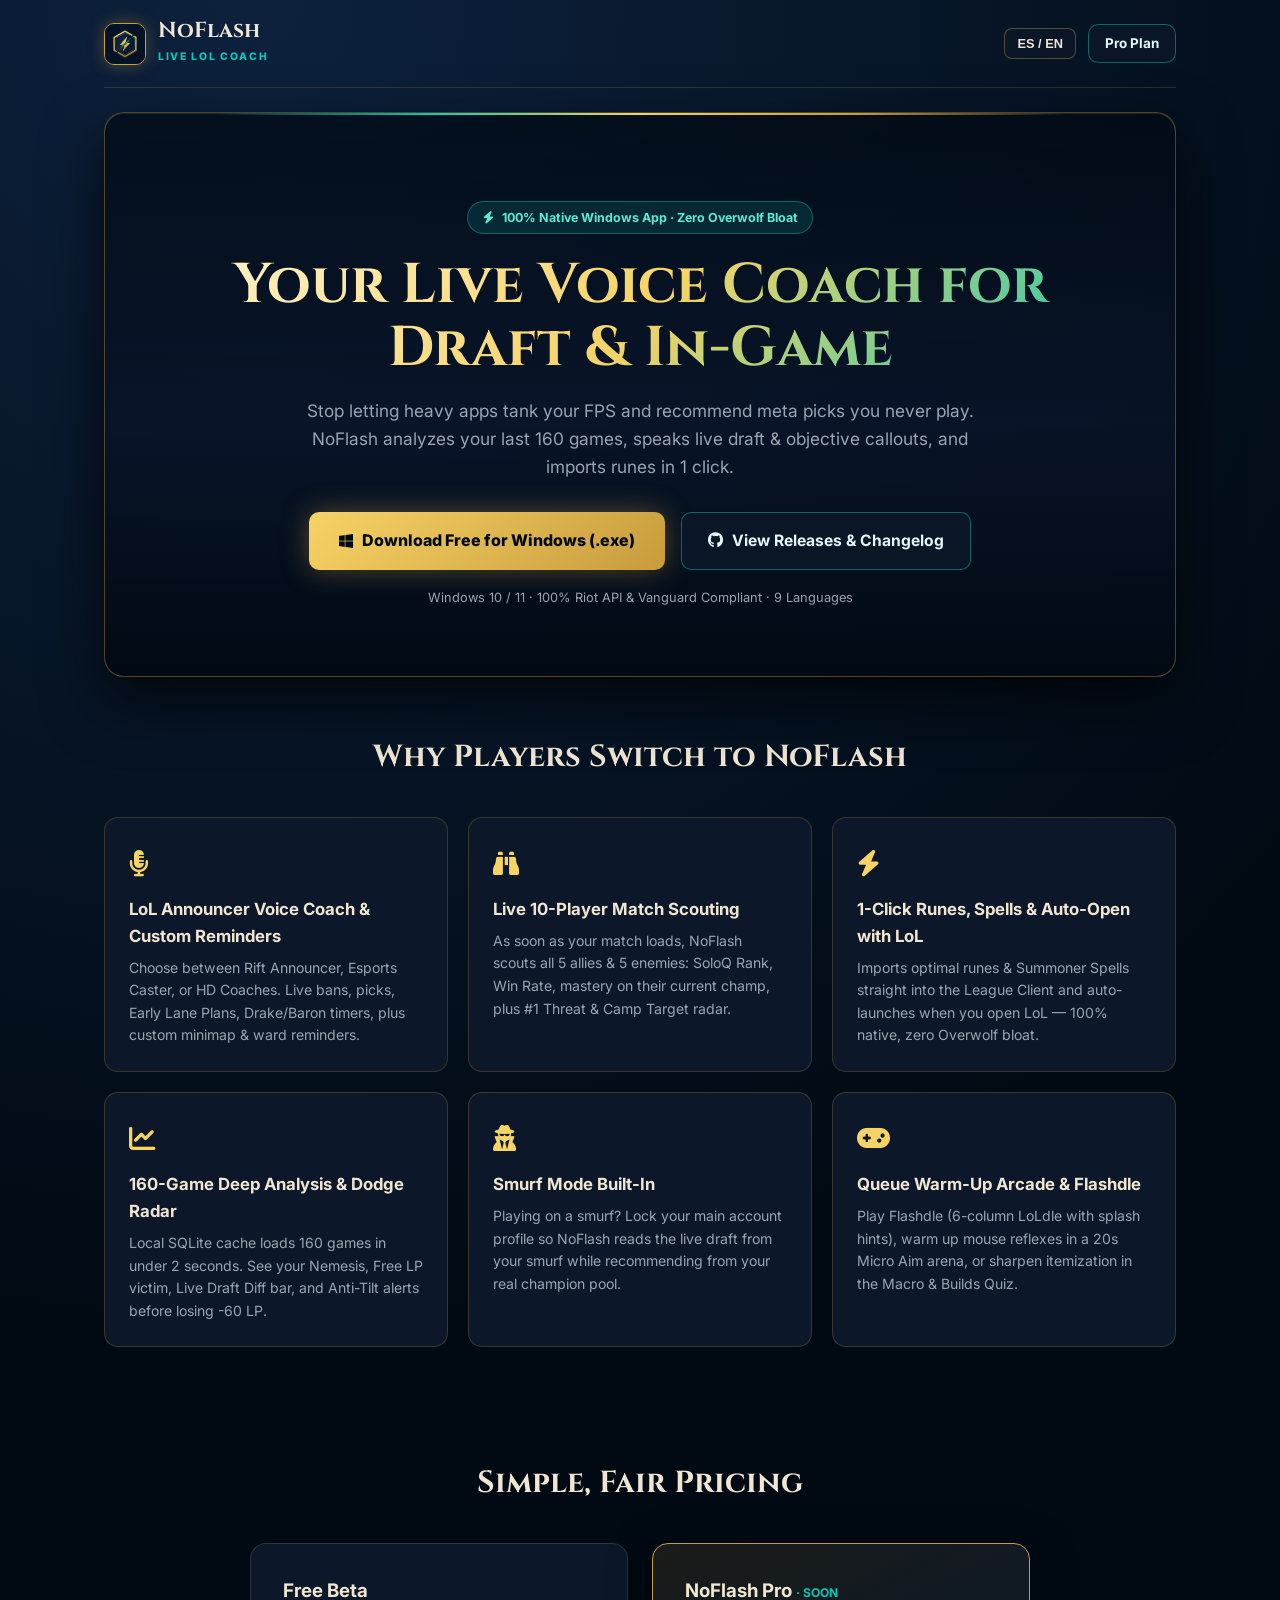
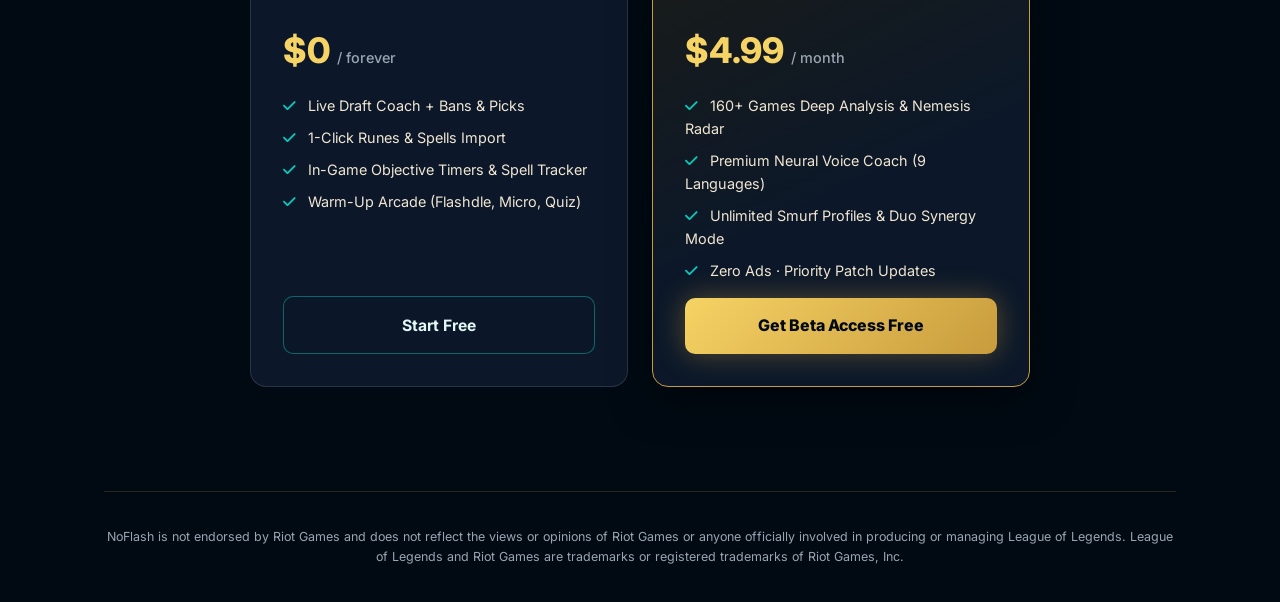
==== commit 73f95b67: "web: update hero badge copy to 100% Native Windows App · Zero Overwolf Bloat" ====
--- a/landing/index.html
+++ b/landing/index.html
@@ -158,7 +158,7 @@
     </nav>
 
     <section class="hero">
-      <div class="hero-pill"><i class="fa-solid fa-bolt"></i> <span data-k="pill">Built by a Master player · Zero Overwolf Bloat</span></div>
+      <div class="hero-pill"><i class="fa-solid fa-bolt"></i> <span data-k="pill">100% Native Windows App · Zero Overwolf Bloat</span></div>
       <h2 data-k="h1">Your Live Voice Coach for Draft &amp; In-Game</h2>
       <p data-k="sub">Stop letting heavy apps tank your FPS and recommend meta picks you never play. NoFlash analyzes your last 160 games, speaks live draft &amp; objective callouts, and imports runes in 1 click.</p>
       <div class="cta-row">
@@ -240,7 +240,7 @@
   <script>
     const ES = {
       nav_pro: 'Plan Pro',
-      pill: 'Creado por un jugador Master · Cero Overwolf',
+      pill: 'App Nativa de Windows · Cero Overwolf',
       h1: 'Tu Coach por Voz en Vivo para Draft y Partida',
       sub: 'Dejá de usar apps pesadas que te bajan FPS y te recomiendan picks que nunca jugás. NoFlash analiza tus últimas 160 partidas, te habla por voz en draft e in-game e importa runas en 1 click.',
       cta_dl: 'Descargar Gratis para Windows (.exe)',
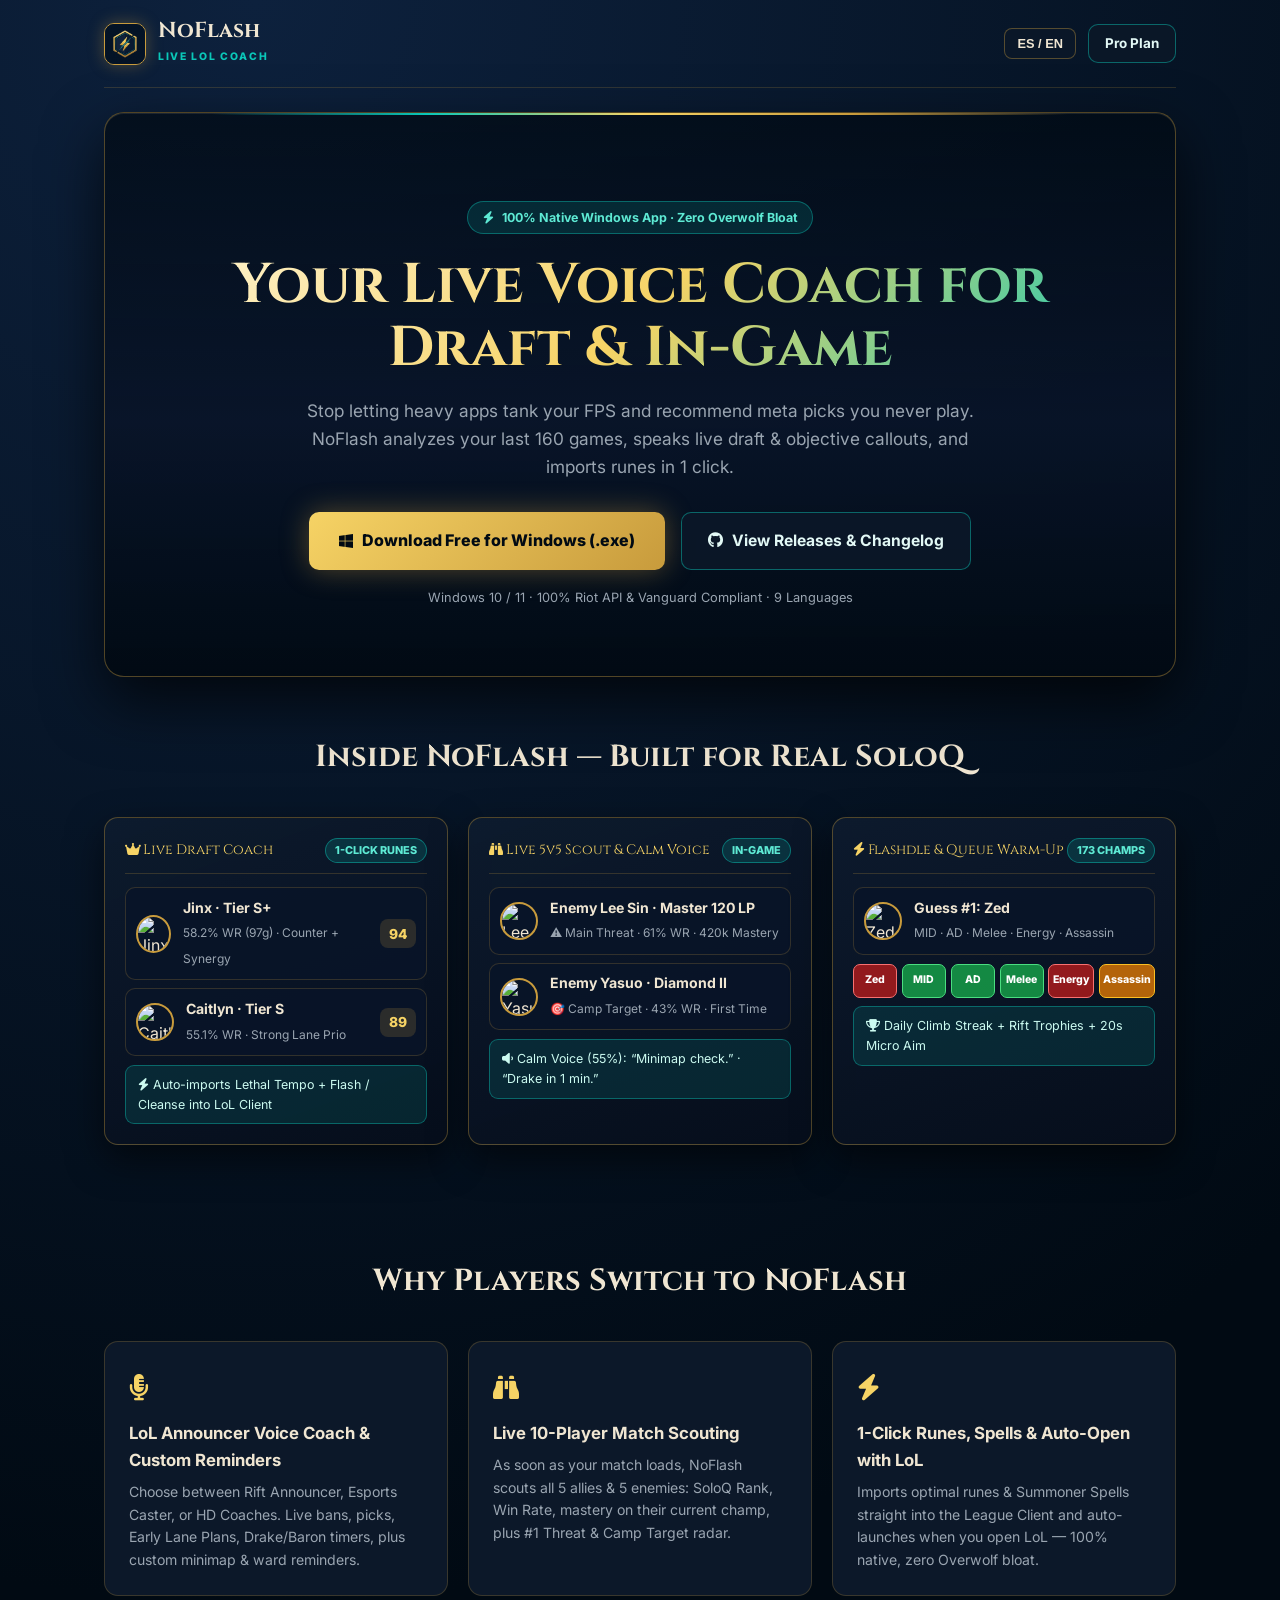
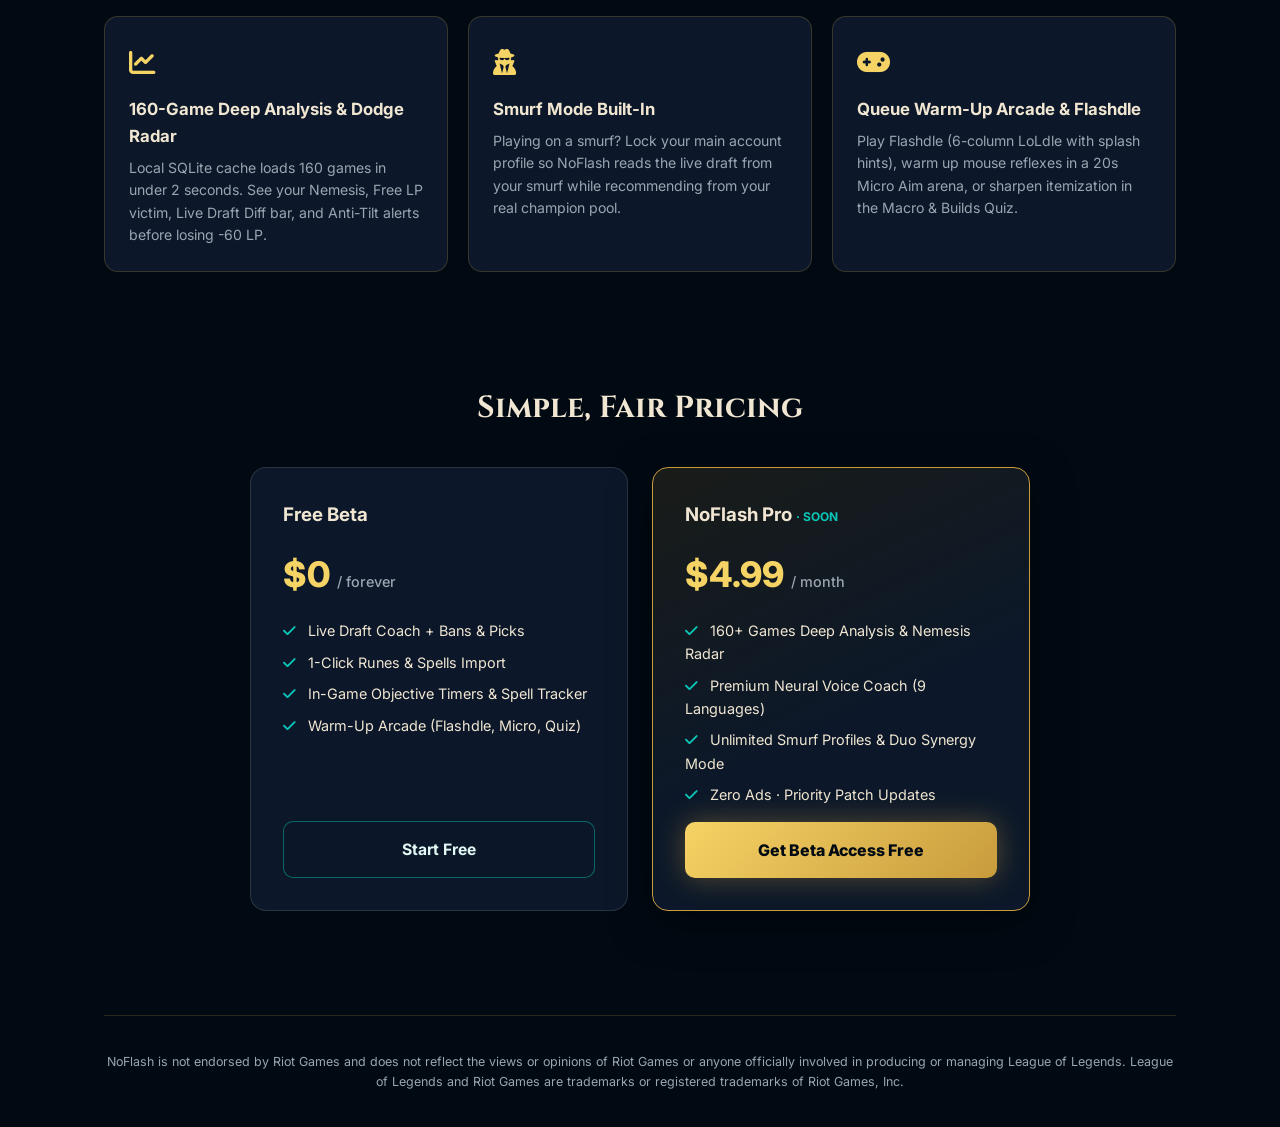
==== commit 75f40baf: "web & growth: add live Hextech app preview showcase to landing + USA launch & Riot API kit" ====
--- a/landing/index.html
+++ b/landing/index.html
@@ -116,6 +116,56 @@
     .feat-card h3 { font-size: 1.05rem; margin-bottom: 0.45rem; color: var(--text); }
     .feat-card p { font-size: 0.88rem; color: var(--muted); }
 
+    /* Live App Visual Preview Showcase */
+    .preview-grid {
+      display: grid; grid-template-columns: repeat(auto-fit, minmax(310px, 1fr));
+      gap: 1.25rem;
+    }
+    .preview-card {
+      background: linear-gradient(160deg, rgba(13,27,46,0.95), rgba(6,14,28,0.98));
+      border: 1px solid rgba(200,155,60,0.38);
+      border-radius: 14px; padding: 1.25rem;
+      box-shadow: 0 14px 36px rgba(0,0,0,0.55);
+    }
+    .preview-head {
+      display: flex; align-items: center; justify-content: space-between;
+      font-family: 'Cinzel', serif; font-size: 0.86rem; color: var(--gold-l);
+      padding-bottom: 0.65rem; margin-bottom: 0.8rem;
+      border-bottom: 1px solid rgba(200,155,60,0.22);
+    }
+    .pv-pill {
+      font-family: 'Inter', sans-serif; font-size: 0.68rem; font-weight: 800;
+      padding: 0.18rem 0.55rem; border-radius: 999px;
+      background: rgba(10,200,185,0.16); border: 1px solid rgba(10,200,185,0.45); color: #5eead4;
+    }
+    .pv-champ-row {
+      display: flex; align-items: center; gap: 0.7rem;
+      padding: 0.55rem 0.65rem; border-radius: 10px;
+      background: rgba(9,20,40,0.85); border: 1px solid rgba(200,155,60,0.22);
+      margin-bottom: 0.5rem;
+    }
+    .pv-champ-row img {
+      width: 38px; height: 38px; border-radius: 50%; border: 2px solid var(--gold);
+    }
+    .pv-champ-row strong { display: block; font-size: 0.88rem; color: var(--text); }
+    .pv-champ-row span { font-size: 0.75rem; color: var(--muted); }
+    .pv-score {
+      margin-left: auto; font-weight: 800; font-size: 0.86rem; color: var(--gold-l);
+      background: rgba(200,155,60,0.18); padding: 0.22rem 0.55rem; border-radius: 8px;
+    }
+    .pv-tiles { display: grid; grid-template-columns: repeat(6, 1fr); gap: 0.3rem; margin-top: 0.6rem; }
+    .pv-tile {
+      font-size: 0.66rem; font-weight: 800; text-align: center; padding: 0.45rem 0.2rem;
+      border-radius: 7px; color: #fff;
+    }
+    .pv-tile.g { background: rgba(22,163,74,0.82); border: 1px solid #4ade80; }
+    .pv-tile.y { background: rgba(217,119,6,0.82); border: 1px solid #fbbf24; }
+    .pv-tile.r { background: rgba(185,28,28,0.78); border: 1px solid #f87171; }
+    .pv-callout {
+      padding: 0.55rem 0.75rem; border-radius: 9px; font-size: 0.78rem; margin-top: 0.55rem;
+      background: rgba(10,200,185,0.12); border: 1px solid rgba(10,200,185,0.4); color: #ccfbf1;
+    }
+
     /* Pricing */
     .pricing-grid {
       display: grid; grid-template-columns: repeat(auto-fit, minmax(300px, 1fr));
@@ -166,6 +216,56 @@
         <a href="https://github.com/felifradus/noflash-app/releases" target="_blank" class="btn-secondary"><i class="fa-brands fa-github"></i> <span data-k="cta_dc">View Releases &amp; Changelog</span></a>
       </div>
       <div class="hero-meta" data-k="meta">Windows 10 / 11 · 100% Riot API &amp; Vanguard Compliant · 9 Languages</div>
+    </section>
+
+    <section class="section">
+      <h2 class="section-title" data-k="pv_title">Inside NoFlash — Built for Real SoloQ</h2>
+      <div class="preview-grid">
+        <div class="preview-card">
+          <div class="preview-head"><span><i class="fa-solid fa-crown"></i> Live Draft Coach</span><span class="pv-pill">1-CLICK RUNES</span></div>
+          <div class="pv-champ-row">
+            <img src="https://ddragon.leagueoflegends.com/cdn/16.23.1/img/champion/Jinx.png" alt="Jinx">
+            <div><strong>Jinx · Tier S+</strong><span>58.2% WR (97g) · Counter + Synergy</span></div>
+            <div class="pv-score">94</div>
+          </div>
+          <div class="pv-champ-row">
+            <img src="https://ddragon.leagueoflegends.com/cdn/16.23.1/img/champion/Caitlyn.png" alt="Caitlyn">
+            <div><strong>Caitlyn · Tier S</strong><span>55.1% WR · Strong Lane Prio</span></div>
+            <div class="pv-score">89</div>
+          </div>
+          <div class="pv-callout"><i class="fa-solid fa-bolt"></i> Auto-imports Lethal Tempo + Flash / Cleanse into LoL Client</div>
+        </div>
+
+        <div class="preview-card">
+          <div class="preview-head"><span><i class="fa-solid fa-binoculars"></i> Live 5v5 Scout &amp; Calm Voice</span><span class="pv-pill">IN-GAME</span></div>
+          <div class="pv-champ-row">
+            <img src="https://ddragon.leagueoflegends.com/cdn/16.23.1/img/champion/LeeSin.png" alt="Lee Sin">
+            <div><strong>Enemy Lee Sin · Master 120 LP</strong><span>⚠️ Main Threat · 61% WR · 420k Mastery</span></div>
+          </div>
+          <div class="pv-champ-row">
+            <img src="https://ddragon.leagueoflegends.com/cdn/16.23.1/img/champion/Yasuo.png" alt="Yasuo">
+            <div><strong>Enemy Yasuo · Diamond II</strong><span>🎯 Camp Target · 43% WR · First Time</span></div>
+          </div>
+          <div class="pv-callout"><i class="fa-solid fa-volume-low"></i> Calm Voice (55%): “Minimap check.” · “Drake in 1 min.”</div>
+        </div>
+
+        <div class="preview-card">
+          <div class="preview-head"><span><i class="fa-solid fa-bolt"></i> Flashdle &amp; Queue Warm-Up</span><span class="pv-pill">173 CHAMPS</span></div>
+          <div class="pv-champ-row" style="margin-bottom:0.35rem;">
+            <img src="https://ddragon.leagueoflegends.com/cdn/16.23.1/img/champion/Zed.png" alt="Zed">
+            <div><strong>Guess #1: Zed</strong><span>MID · AD · Melee · Energy · Assassin</span></div>
+          </div>
+          <div class="pv-tiles">
+            <div class="pv-tile r">Zed</div>
+            <div class="pv-tile g">MID</div>
+            <div class="pv-tile g">AD</div>
+            <div class="pv-tile g">Melee</div>
+            <div class="pv-tile r">Energy</div>
+            <div class="pv-tile y">Assassin</div>
+          </div>
+          <div class="pv-callout"><i class="fa-solid fa-trophy"></i> Daily Climb Streak + Rift Trophies + 20s Micro Aim</div>
+        </div>
+      </div>
     </section>
 
     <section class="section">
@@ -246,6 +346,7 @@
       cta_dl: 'Descargar Gratis para Windows (.exe)',
       cta_dc: 'Ver Releases y Novedades',
       meta: 'Windows 10 / 11 · 100% Legal ante Riot y Vanguard · 9 Idiomas',
+      pv_title: 'Así se ve NoFlash por dentro',
       feat_title: 'Por qué los jugadores eligen NoFlash',
       f1_t: 'Coach por Voz Neuronal',
       f1_p: 'Te habla los bans, mejores picks y si conviene Limpiar/Extenuar en Draft, más avisos de Dragón, Grubs, Barón, nivel 6 enemigo y ventanas de gank.',
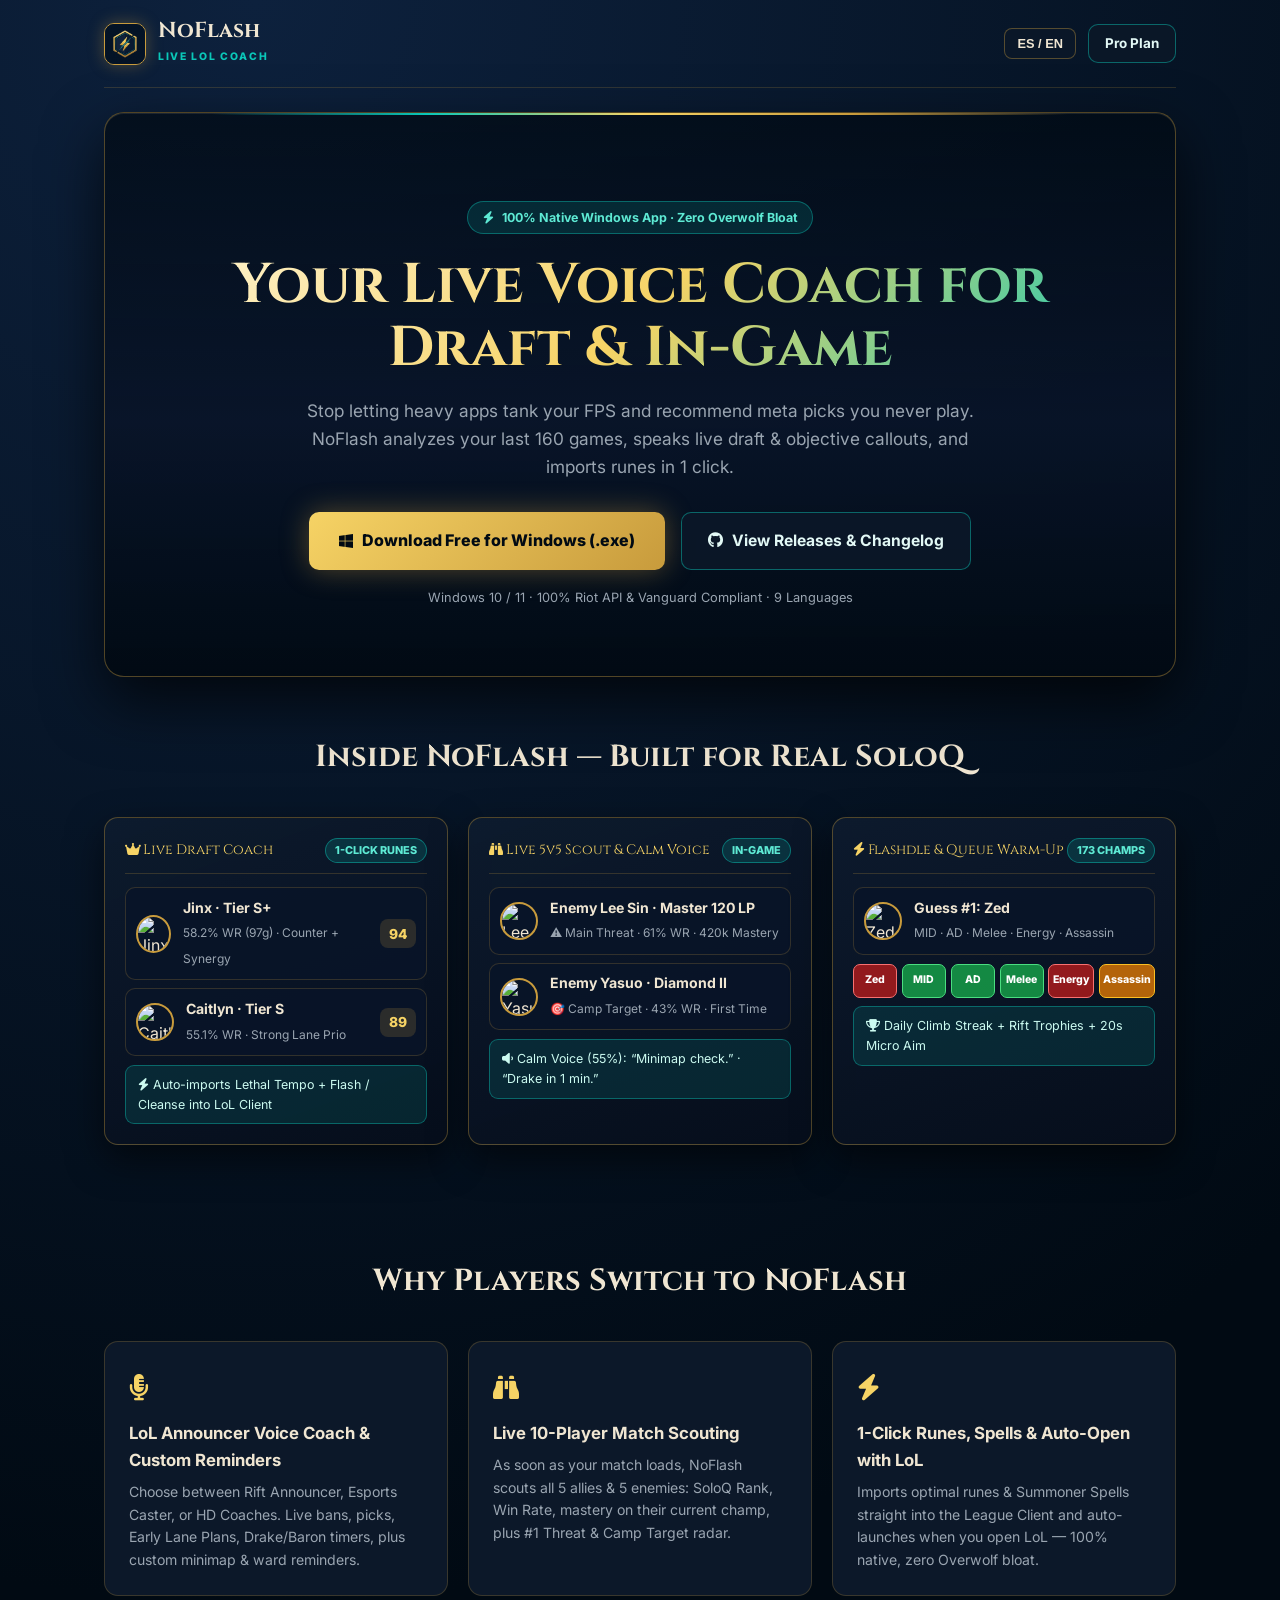
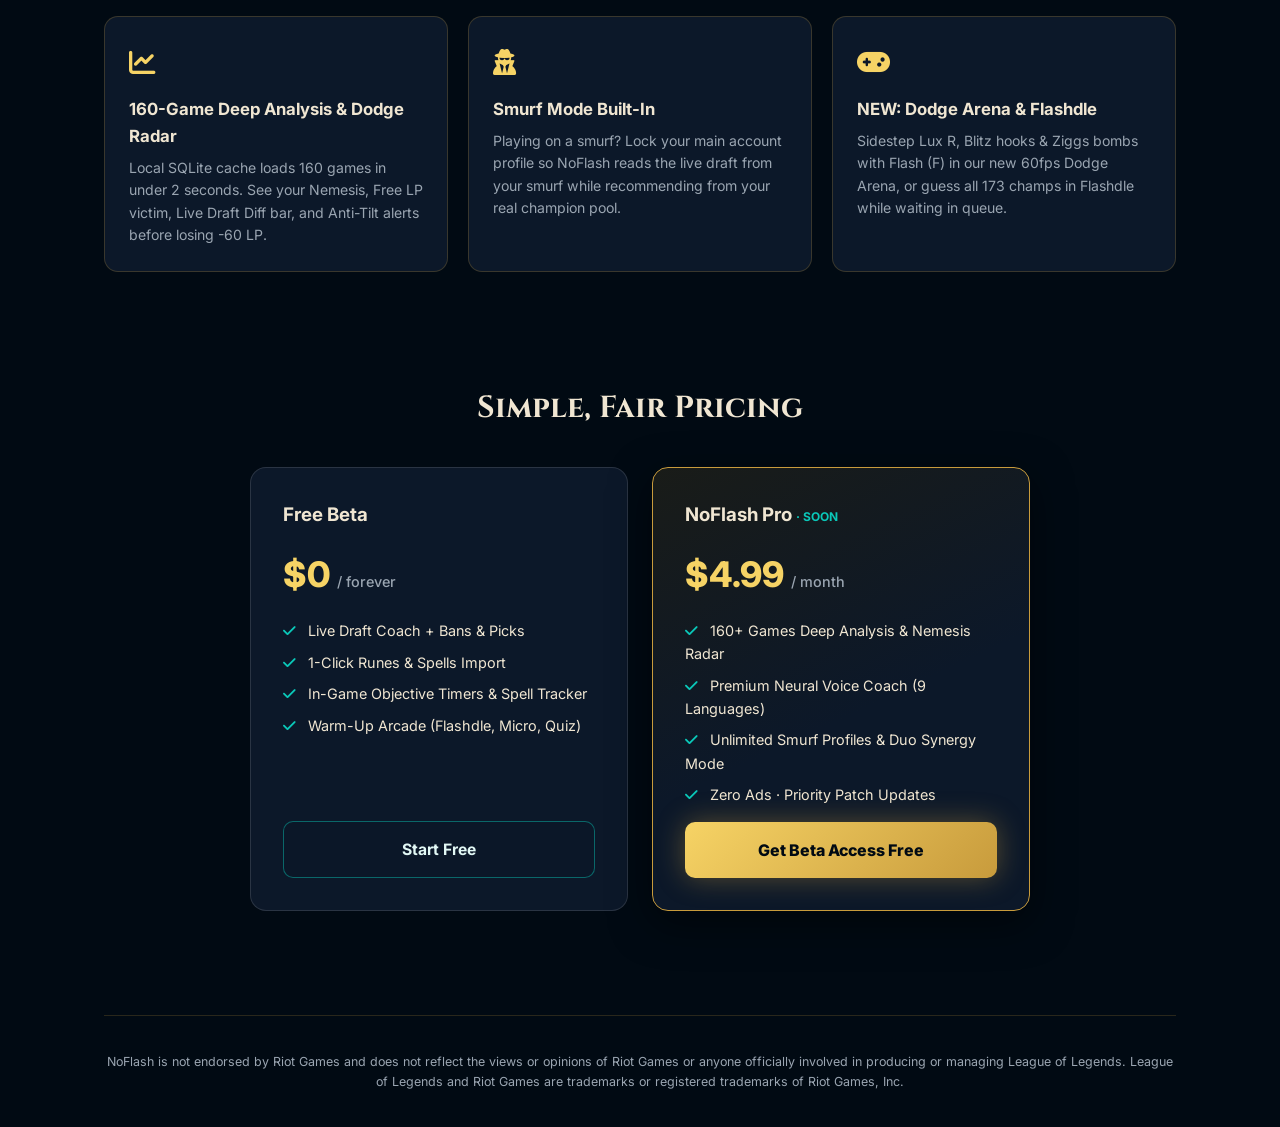
==== commit 21fe7baf: "feat: NEW 60fps LoL Dodge Arena (Lux R, Blitz Q, Morg Q, Ashe R, Ziggs R + Flash F) & promo video ge" ====
--- a/landing/index.html
+++ b/landing/index.html
@@ -298,8 +298,8 @@
         </div>
         <div class="feat-card">
           <div class="feat-icon"><i class="fa-solid fa-gamepad"></i></div>
-          <h3 data-k="f6_t">Queue Warm-Up Arcade &amp; Flashdle</h3>
-          <p data-k="f6_p">Play Flashdle (6-column LoLdle with splash hints), warm up mouse reflexes in a 20s Micro Aim arena, or sharpen itemization in the Macro &amp; Builds Quiz.</p>
+          <h3 data-k="f6_t">NEW: Dodge Arena &amp; Flashdle</h3>
+          <p data-k="f6_p">Sidestep Lux R, Blitz hooks &amp; Ziggs bombs with Flash (F) in our new 60fps Dodge Arena, or guess all 173 champs in Flashdle while waiting in queue.</p>
         </div>
       </div>
     </section>
